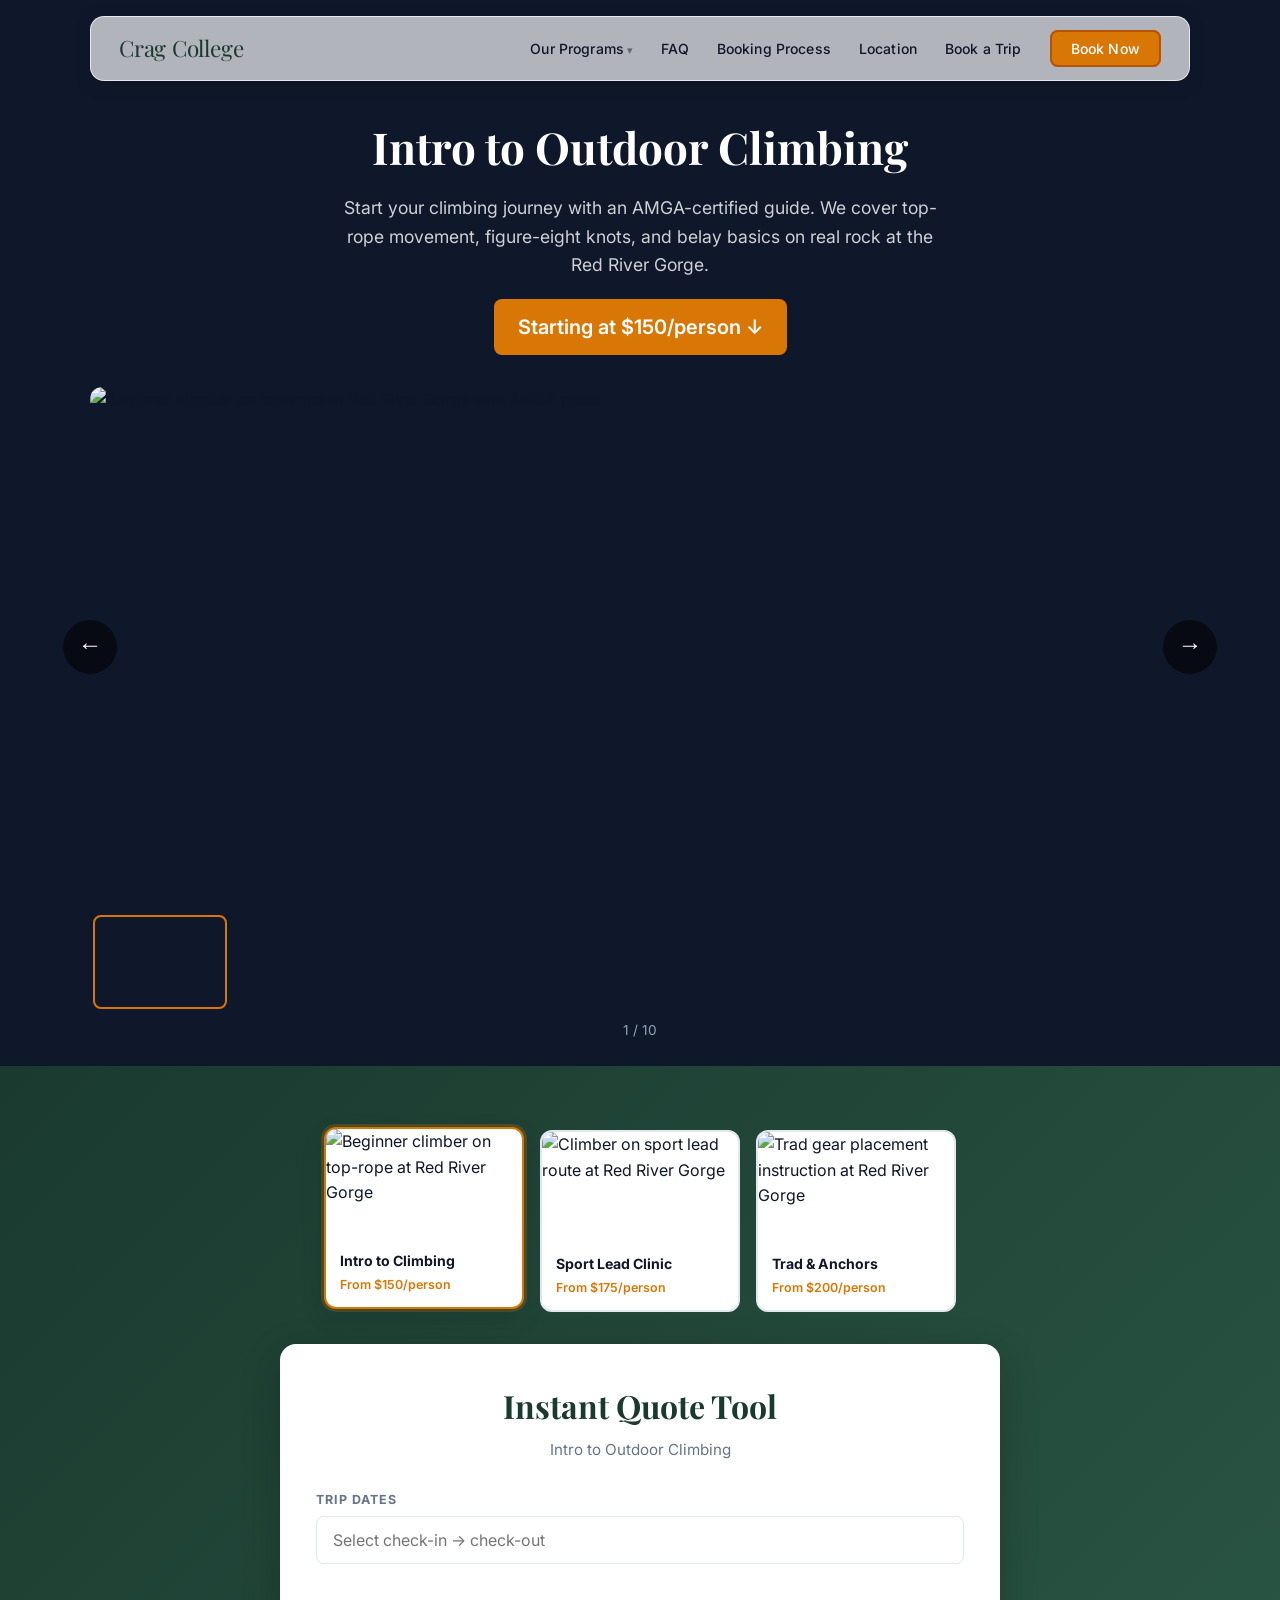
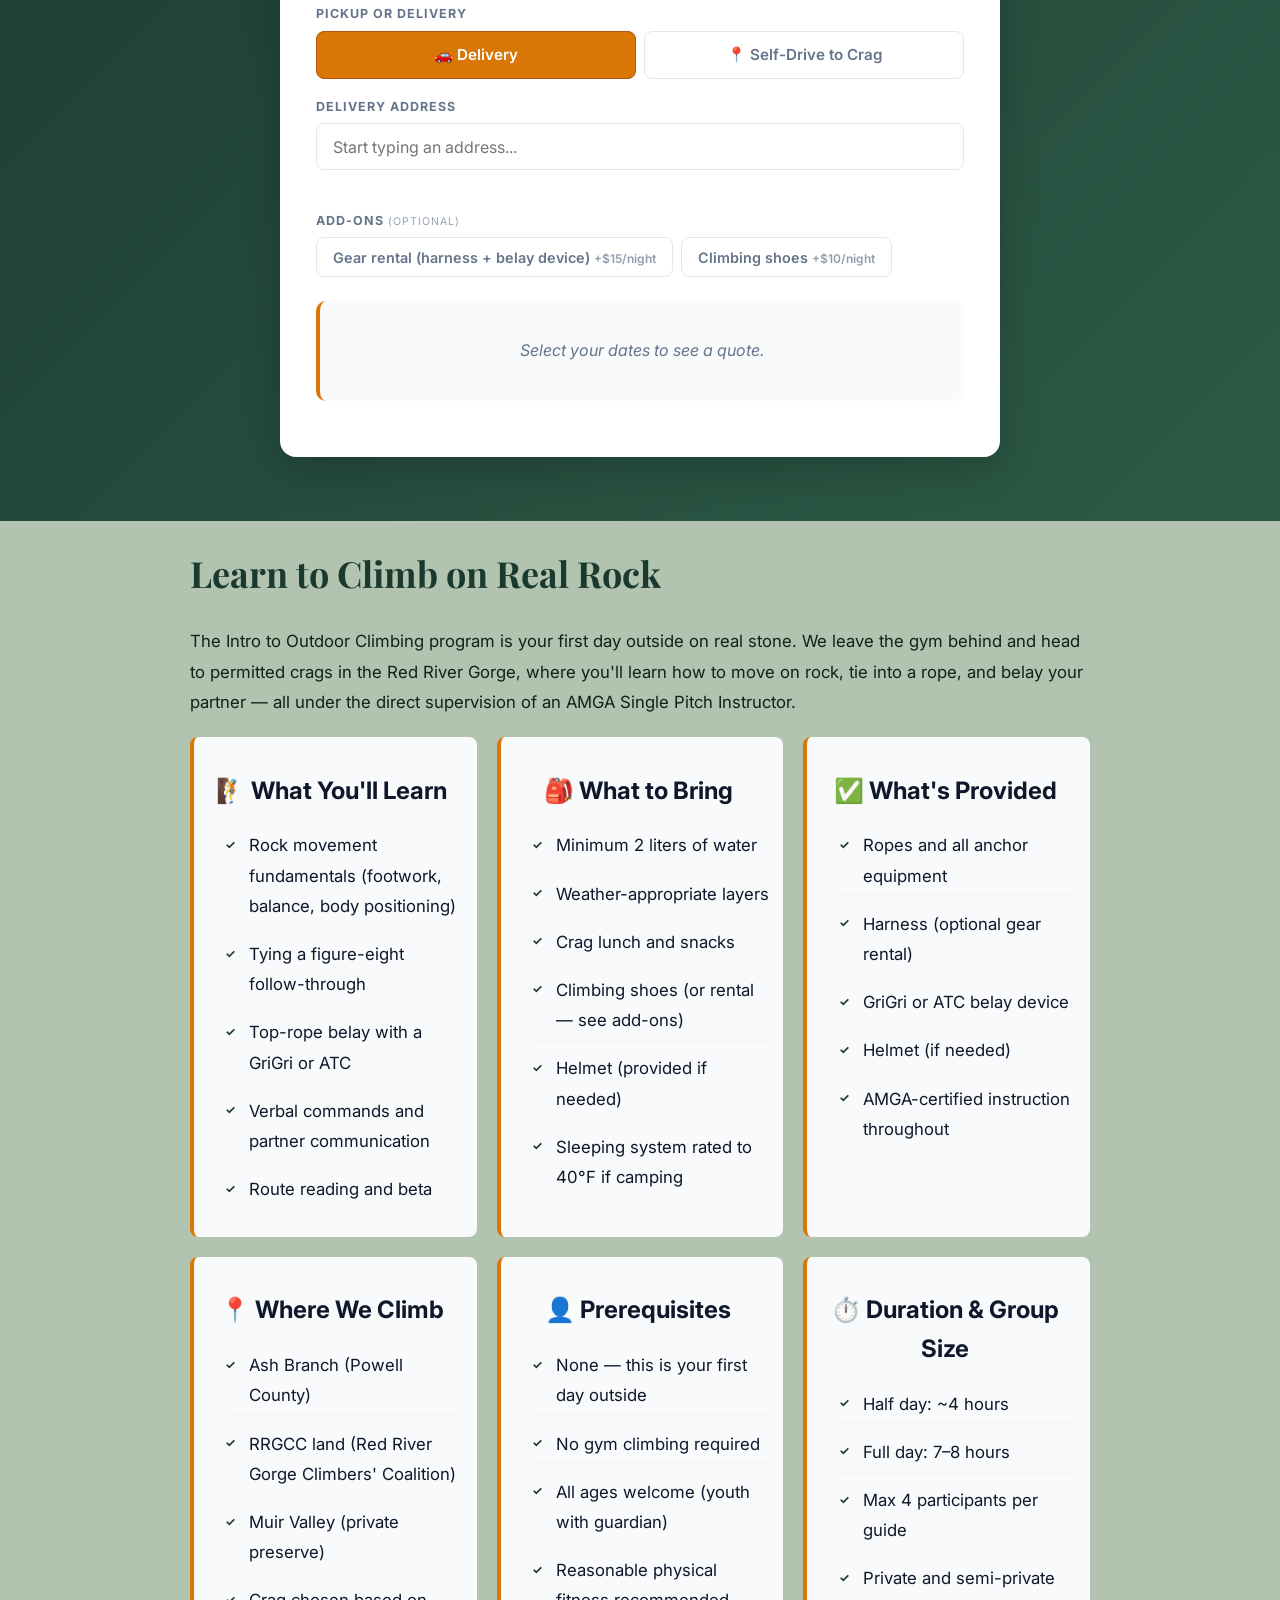
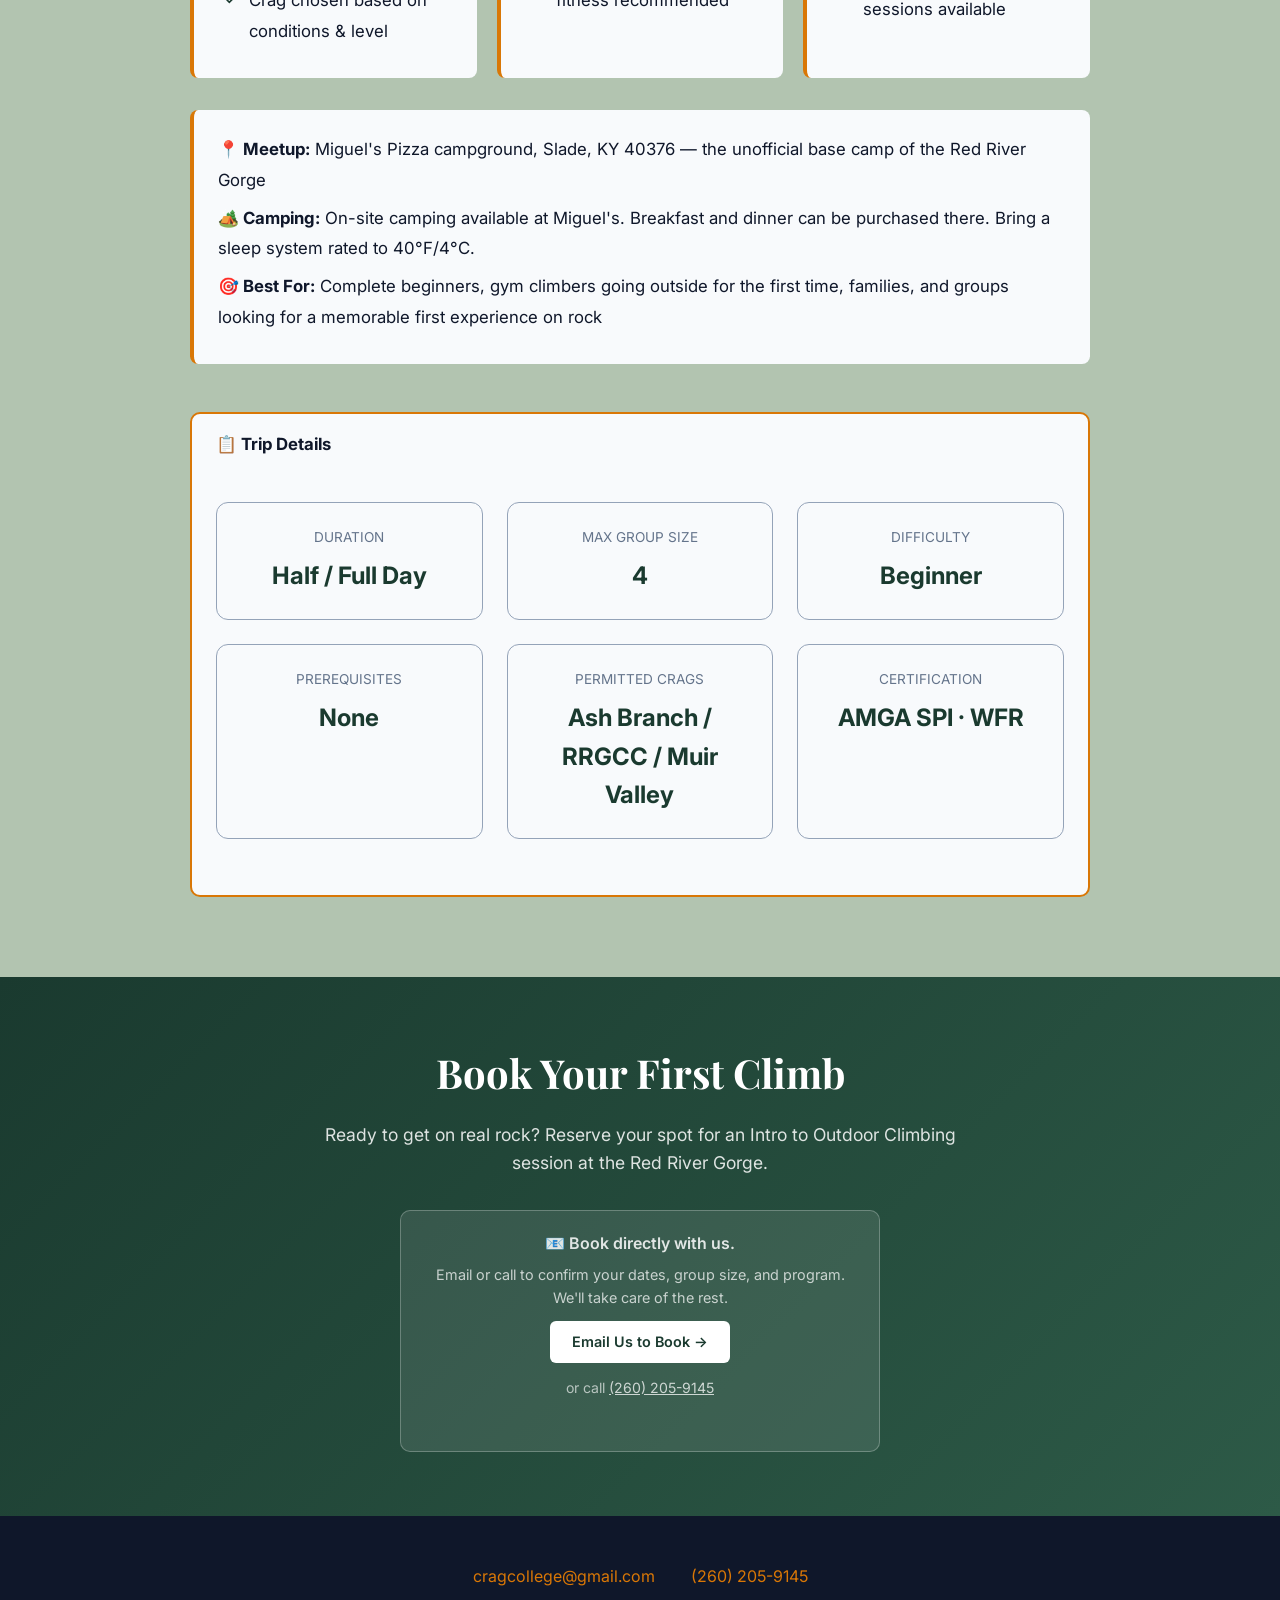
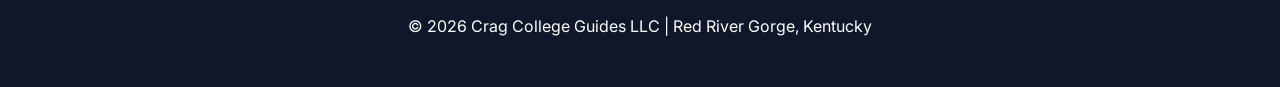
==== intro-to-climbing.html @ 25af51c8 "mid-way prompt update" ====
<!DOCTYPE html>
<html lang="en">
<head>
    <meta charset="UTF-8">
    <meta name="viewport" content="width=device-width, initial-scale=1.0">
    <title>Intro to Outdoor Climbing | Crag College Guided Rock Climbing</title>
    <link rel="icon" type="image/svg+xml" href="favicon.svg">
    <link rel="preconnect" href="https://fonts.googleapis.com">
    <link href="https://fonts.googleapis.com/css2?family=Inter:wght@400;500;600;700&family=Playfair+Display:wght@600&display=swap" rel="stylesheet">
    <link rel="stylesheet" href="css/shared.css">
    <link rel="stylesheet" href="https://cdn.jsdelivr.net/npm/flatpickr/dist/flatpickr.min.css">
    <style>
        .badge { background: #16a34a; }
        .description-section { padding-top: 1.5rem; }
    </style>
</head>
<body>

    <div class="lightbox" id="lightbox" onclick="closeLightboxOutside(event)">
        <button class="lightbox-close" onclick="closeLightbox()">×</button>
        <button class="lightbox-btn" onclick="lightboxPrev(event)">&#8592;</button>
        <div class="lightbox-inner">
            <img id="lightboxImg" src="" alt="Guided climbing photo at Red River Gorge">
        </div>
        <button class="lightbox-btn" onclick="lightboxNext(event)">&#8594;</button>
        <div class="lightbox-counter" id="lightboxCounter"></div>
    </div>

    <nav data-quote="#quote"></nav>
    <script src="js/nav.js"></script>

    <!-- ── PHOTO CAROUSEL ── -->
    <section class="carousel-section" style="padding-top: 7rem;">
        <div style="text-align: center; margin-bottom: 2rem;">
            <h1 style="font-family: 'Playfair Display', serif; font-size: 2.75rem; color: white; margin-bottom: 0.75rem;">Intro to Outdoor Climbing</h1>
            <p style="color: rgba(255,255,255,0.8); font-size: 1.1rem; max-width: 600px; margin: 0 auto 1.25rem;">Start your climbing journey with an AMGA-certified guide. We cover top-rope movement, figure-eight knots, and belay basics on real rock at the Red River Gorge.</p>
            <a href="#quote" class="price-tag" style="text-decoration: none; color: white; display: inline-block; transition: opacity 0.2s;">Starting at $150/person ↓</a>
        </div>
        <div class="carousel-wrapper">
            <button class="carousel-btn prev" onclick="carouselMove(-1)">&#8592;</button>
            <div class="carousel-track-container">
                <div class="carousel-track" id="carouselTrack">
                    <div class="carousel-slide" onclick="openLightbox(0)"><img src="photos/11-22-25%20david%20climbing%20day/DSC_0208.jpg" alt="Beginner climber on top-rope at Red River Gorge with AMGA guide"></div>
                    <div class="carousel-slide" onclick="openLightbox(1)"><img src="photos/11-22-25%20david%20climbing%20day/DSC_0210.jpg" alt="Rock climber learning movement technique at the Red"></div>
                    <div class="carousel-slide" onclick="openLightbox(2)"><img src="photos/11-22-25%20david%20climbing%20day/DSC_0212.jpg" alt="Guided top-rope climbing session at Red River Gorge Kentucky"></div>
                    <div class="carousel-slide" onclick="openLightbox(3)"><img src="photos/11-22-25%20david%20climbing%20day/DSC_0214.jpg" alt="Crag College guide instructing beginner climber on route"></div>
                    <div class="carousel-slide" onclick="openLightbox(4)"><img src="photos/11-22-25%20david%20climbing%20day/DSC_0216.jpg" alt="Climber belaying on top-rope at permitted crag Red River Gorge"></div>
                    <div class="carousel-slide" onclick="openLightbox(5)"><img src="photos/11-22-25%20david%20climbing%20day/DSC_0218.jpg" alt="Beginner practicing figure-eight knot on climbing harness"></div>
                    <div class="carousel-slide" onclick="openLightbox(6)"><img src="photos/11-22-25%20david%20climbing%20day/DSC_0220.jpg" alt="Climber sending first outdoor route at Red River Gorge"></div>
                    <div class="carousel-slide" onclick="openLightbox(7)"><img src="photos/11-22-25%20david%20climbing%20day/DSC_0222.jpg" alt="Single-pitch guided climbing on sandstone at Red River Gorge"></div>
                    <div class="carousel-slide" onclick="openLightbox(8)"><img src="photos/11-22-25%20david%20climbing%20day/DSC_0224.jpg" alt="Climber working on footwork technique at the crag"></div>
                    <div class="carousel-slide" onclick="openLightbox(9)"><img src="photos/11-22-25%20david%20climbing%20day/DSC_0226.jpg" alt="Guided rock climbing at Ash Branch Red River Gorge"></div>
                </div>
            </div>
            <button class="carousel-btn next" onclick="carouselMove(1)">&#8594;</button>
            <div class="carousel-thumbs" id="carouselThumbs">
                <img class="carousel-thumb active" src="photos/11-22-25%20david%20climbing%20day/DSC_0208.jpg" onclick="carouselGoTo(0)" alt="">
                <img class="carousel-thumb"        src="photos/11-22-25%20david%20climbing%20day/DSC_0210.jpg" onclick="carouselGoTo(1)" alt="">
                <img class="carousel-thumb"        src="photos/11-22-25%20david%20climbing%20day/DSC_0212.jpg" onclick="carouselGoTo(2)" alt="">
                <img class="carousel-thumb"        src="photos/11-22-25%20david%20climbing%20day/DSC_0214.jpg" onclick="carouselGoTo(3)" alt="">
                <img class="carousel-thumb"        src="photos/11-22-25%20david%20climbing%20day/DSC_0216.jpg" onclick="carouselGoTo(4)" alt="">
                <img class="carousel-thumb"        src="photos/11-22-25%20david%20climbing%20day/DSC_0218.jpg" onclick="carouselGoTo(5)" alt="">
                <img class="carousel-thumb"        src="photos/11-22-25%20david%20climbing%20day/DSC_0220.jpg" onclick="carouselGoTo(6)" alt="">
                <img class="carousel-thumb"        src="photos/11-22-25%20david%20climbing%20day/DSC_0222.jpg" onclick="carouselGoTo(7)" alt="">
                <img class="carousel-thumb"        src="photos/11-22-25%20david%20climbing%20day/DSC_0224.jpg" onclick="carouselGoTo(8)" alt="">
                <img class="carousel-thumb"        src="photos/11-22-25%20david%20climbing%20day/DSC_0226.jpg" onclick="carouselGoTo(9)" alt="">
            </div>
            <div class="carousel-counter" id="carouselCounter">1 / 10</div>
        </div>
    </section>

    <!-- ── QUOTE WIDGET ── -->
    <section id="quote" class="quote-widget-section">
        <div class="iq-picker">
            <div class="iq-card" data-camper="intro" data-name="Intro to Outdoor Climbing">
                <img src="photos/11-22-25%20david%20climbing%20day/DSC_0208.jpg" alt="Beginner climber on top-rope at Red River Gorge">
                <div class="iq-card-info">
                    <div class="iq-card-name">Intro to Climbing</div>
                    <div class="iq-card-price">From $150/person</div>
                </div>
            </div>
            <div class="iq-card" data-camper="sport-lead" data-name="Sport Lead Climbing Clinic">
                <img src="photos/April%2C%20Zee%20%7C%2003%2021%2022%2026/IMG_0893.JPG" alt="Climber on sport lead route at Red River Gorge">
                <div class="iq-card-info">
                    <div class="iq-card-name">Sport Lead Clinic</div>
                    <div class="iq-card-price">From $175/person</div>
                </div>
            </div>
            <div class="iq-card" data-camper="trad-anchor" data-name="Trad &amp; Anchor Building">
                <img src="photos/RRG%204-10-4-12/DSC_2409.jpg" alt="Trad gear placement instruction at Red River Gorge">
                <div class="iq-card-info">
                    <div class="iq-card-name">Trad &amp; Anchors</div>
                    <div class="iq-card-price">From $200/person</div>
                </div>
            </div>
        </div>
        <div id="iq-widget-wrap" style="max-width:780px;margin:0 auto;">
            <div id="iq-widget"></div>
        </div>
    </section>

    <section class="description-section">
        <div class="container">
            <div class="description-content">
                <h2>Learn to Climb on Real Rock</h2>
                <p>The Intro to Outdoor Climbing program is your first day outside on real stone. We leave the gym behind and head to permitted crags in the Red River Gorge, where you'll learn how to move on rock, tie into a rope, and belay your partner — all under the direct supervision of an AMGA Single Pitch Instructor.</p>

                <div class="feature-cards">
                    <div class="feature-card">
                        <h3>🧗 What You'll Learn</h3>
                        <ul>
                            <li>Rock movement fundamentals (footwork, balance, body positioning)</li>
                            <li>Tying a figure-eight follow-through</li>
                            <li>Top-rope belay with a GriGri or ATC</li>
                            <li>Verbal commands and partner communication</li>
                            <li>Route reading and beta</li>
                        </ul>
                    </div>
                    <div class="feature-card">
                        <h3>🎒 What to Bring</h3>
                        <ul>
                            <li>Minimum 2 liters of water</li>
                            <li>Weather-appropriate layers</li>
                            <li>Crag lunch and snacks</li>
                            <li>Climbing shoes (or rental — see add-ons)</li>
                            <li>Helmet (provided if needed)</li>
                            <li>Sleeping system rated to 40°F if camping</li>
                        </ul>
                    </div>
                    <div class="feature-card">
                        <h3>✅ What's Provided</h3>
                        <ul>
                            <li>Ropes and all anchor equipment</li>
                            <li>Harness (optional gear rental)</li>
                            <li>GriGri or ATC belay device</li>
                            <li>Helmet (if needed)</li>
                            <li>AMGA-certified instruction throughout</li>
                        </ul>
                    </div>
                    <div class="feature-card">
                        <h3>📍 Where We Climb</h3>
                        <ul>
                            <li>Ash Branch (Powell County)</li>
                            <li>RRGCC land (Red River Gorge Climbers' Coalition)</li>
                            <li>Muir Valley (private preserve)</li>
                            <li>Crag chosen based on conditions &amp; level</li>
                        </ul>
                    </div>
                    <div class="feature-card">
                        <h3>👤 Prerequisites</h3>
                        <ul>
                            <li>None — this is your first day outside</li>
                            <li>No gym climbing required</li>
                            <li>All ages welcome (youth with guardian)</li>
                            <li>Reasonable physical fitness recommended</li>
                        </ul>
                    </div>
                    <div class="feature-card">
                        <h3>⏱️ Duration &amp; Group Size</h3>
                        <ul>
                            <li>Half day: ~4 hours</li>
                            <li>Full day: 7–8 hours</li>
                            <li>Max 4 participants per guide</li>
                            <li>Private and semi-private sessions available</li>
                        </ul>
                    </div>
                </div>

                <div class="highlight-box">
                    <p><strong>📍 Meetup:</strong> Miguel's Pizza campground, Slade, KY 40376 — the unofficial base camp of the Red River Gorge</p>
                    <p><strong>🏕️ Camping:</strong> On-site camping available at Miguel's. Breakfast and dinner can be purchased there. Bring a sleep system rated to 40°F/4°C.</p>
                    <p><strong>🎯 Best For:</strong> Complete beginners, gym climbers going outside for the first time, families, and groups looking for a memorable first experience on rock</p>
                </div>

                <div class="tech-details-wrapper">
                    <h3 style="font-family:'Inter',sans-serif; font-size:1.05rem; font-weight:700; color:var(--dark); padding:1.1rem 1.5rem 0.75rem; margin:0;">📋 Trip Details</h3>
                    <div class="specs-grid" style="padding: 0 1.5rem 1.5rem;">
                        <div class="spec-card"><div class="label">Duration</div><div class="value">Half / Full Day</div></div>
                        <div class="spec-card"><div class="label">Max Group Size</div><div class="value">4</div></div>
                        <div class="spec-card"><div class="label">Difficulty</div><div class="value">Beginner</div></div>
                        <div class="spec-card"><div class="label">Prerequisites</div><div class="value">None</div></div>
                        <div class="spec-card"><div class="label">Permitted Crags</div><div class="value">Ash Branch / RRGCC / Muir Valley</div></div>
                        <div class="spec-card"><div class="label">Certification</div><div class="value">AMGA SPI · WFR</div></div>
                    </div>
                </div>
            </div>
        </div>
    </section>

    <section id="booking" class="booking-section">
        <div class="container">
            <div class="booking-cta">
                <h2>Book Your First Climb</h2>
                <p>Ready to get on real rock? Reserve your spot for an Intro to Outdoor Climbing session at the Red River Gorge.</p>
                <div style="margin-top: 2rem; background: rgba(255,255,255,0.1); border: 1px solid rgba(255,255,255,0.25); border-radius: 10px; padding: 1.25rem 1.75rem; max-width: 480px; margin-left: auto; margin-right: auto;">
                    <p style="font-size: 1rem; font-weight: 600; margin-bottom: 0.4rem;">📧 Book directly with us.</p>
                    <p style="font-size: 0.9rem; opacity: 0.85; margin-bottom: 0.75rem;">Email or call to confirm your dates, group size, and program. We'll take care of the rest.</p>
                    <a href="mailto:cragcollege@gmail.com" style="display: inline-block; background: white; color: var(--primary); font-weight: 600; font-size: 0.9rem; padding: 0.6rem 1.4rem; border-radius: 6px; text-decoration: none; transition: opacity 0.2s;">Email Us to Book →</a>
                    <p style="margin-top: 0.85rem; font-size: 0.88rem; opacity: 0.75;">or call <a href="tel:+12602059145" style="color: white; text-decoration: underline;">(260) 205-9145</a></p>
                </div>
            </div>
        </div>
    </section>

    <footer>
        <div class="contact-info">
            <a href="mailto:cragcollege@gmail.com">cragcollege@gmail.com</a>
            <a href="tel:+12602059145">(260) 205-9145</a>
        </div>
        <p>© 2026 Crag College Guides LLC | Red River Gorge, Kentucky</p>
    </footer>

    <script src="js/carousel.js"></script>
    <script src="https://cdn.jsdelivr.net/npm/flatpickr"></script>
    <script src="https://cdn.jsdelivr.net/npm/@emailjs/browser@4/dist/email.min.js"></script>
    <script src="https://maps.googleapis.com/maps/api/js?key=AIzaSyBBfbiTv37Tqd0AqFt4WPsSrSq5dbpa7IY&libraries=places&loading=async" async defer></script>
    <script src="js/quote-widget.js"></script>
    <script>
        const IQ_CONFIGS = {
            'intro': {
                camper:   { name: 'Intro to Outdoor Climbing', weeknightRate: 150, weekendRate: 175, towInsurancePerDay: 0 },
                delivery: { ratePerMile: 0, minimum: 0, origin: 'Slade, KY 40376' },
                addons: [
                    { id: 'gear-rental', label: 'Gear rental (harness + belay device)', price: 15, per: 'night' },
                    { id: 'shoes',       label: 'Climbing shoes',                       price: 10, per: 'night' },
                ],
                emailjs: { publicKey: 'z8OLy4eEgxpeaK5Jp', serviceId: 'service_jsho87g', templateId: 'template_rl4wku4' }
            },
            'sport-lead': {
                camper:   { name: 'Sport Lead Climbing Clinic', weeknightRate: 175, weekendRate: 200, towInsurancePerDay: 0 },
                delivery: { ratePerMile: 0, minimum: 0, origin: 'Slade, KY 40376' },
                addons: [
                    { id: 'gear-rental', label: 'Gear rental (harness + belay device)', price: 15, per: 'night' },
                    { id: 'shoes',       label: 'Climbing shoes',                       price: 10, per: 'night' },
                ],
                emailjs: { publicKey: 'z8OLy4eEgxpeaK5Jp', serviceId: 'service_jsho87g', templateId: 'template_rl4wku4' }
            },
            'trad-anchor': {
                camper:   { name: 'Trad & Anchor Building', weeknightRate: 200, weekendRate: 225, towInsurancePerDay: 0 },
                delivery: { ratePerMile: 0, minimum: 0, origin: 'Slade, KY 40376' },
                addons: [
                    { id: 'gear-rental', label: 'Gear rental (harness + belay device)', price: 15, per: 'night' },
                    { id: 'shoes',       label: 'Climbing shoes',                       price: 10, per: 'night' },
                ],
                emailjs: { publicKey: 'z8OLy4eEgxpeaK5Jp', serviceId: 'service_jsho87g', templateId: 'template_rl4wku4' }
            },
        };

        let iqWidget = null;

        function selectCamper(card, scroll) {
            const key = card.dataset.camper;
            document.querySelectorAll('.iq-card').forEach(c => c.classList.remove('selected'));
            card.classList.add('selected');
            const wrap = document.getElementById('iq-widget-wrap');
            const widgetEl = document.getElementById('iq-widget');
            widgetEl.innerHTML = '';
            wrap.hidden = false;
            if (scroll) wrap.scrollIntoView({ behavior: 'smooth', block: 'nearest' });
            iqWidget = new QuoteWidget({ container: '#iq-widget', ...IQ_CONFIGS[key] });
        }

        document.querySelectorAll('.iq-card').forEach(card => {
            card.addEventListener('click', () => selectCamper(card, true));
        });

        selectCamper(document.querySelector('.iq-card[data-camper="intro"]'), false);
    </script>
</body>
</html>
---- css/shared.css ----
/* ── RESET & VARIABLES ── */
* { margin: 0; padding: 0; box-sizing: border-box; }
[hidden] { display: none !important; }
:root {
    --primary: #1a3a2f;
    --accent:  #d97706;
    --light:   #f8fafc;
    --dark:    #0f172a;
    --gray:    #64748b;
}
body { font-family: 'Inter', sans-serif; color: var(--dark); line-height: 1.6; }

/* ── NAVIGATION ── */
nav {
    position: fixed;
    top: 1rem;
    left: 50%;
    transform: translateX(-50%);
    width: calc(100% - 3rem);
    max-width: 1100px;
    background: rgba(255, 255, 255, 0.68);
    backdrop-filter: blur(14px);
    -webkit-backdrop-filter: blur(14px);
    padding: 0.85rem 1.75rem;
    display: flex;
    justify-content: space-between;
    align-items: center;
    border-radius: 14px;
    border: 1px solid rgba(255, 255, 255, 0.7);
    box-shadow: 0 4px 20px rgba(0,0,0,0.10), 0 1px 4px rgba(0,0,0,0.06);
    z-index: 100;
}
.logo { font-family: 'Playfair Display', serif; font-size: 1.4rem; color: var(--primary); text-decoration: none; letter-spacing: -0.01em; }
.nav-hamburger { display: none; flex-direction: column; gap: 5px; background: none; border: none; cursor: pointer; padding: 4px; }
.nav-hamburger span { display: block; width: 22px; height: 2px; background: var(--dark); border-radius: 2px; transition: transform 0.2s, opacity 0.2s; }
nav.nav-open .nav-hamburger span:nth-child(1) { transform: translateY(7px) rotate(45deg); }
nav.nav-open .nav-hamburger span:nth-child(2) { opacity: 0; }
nav.nav-open .nav-hamburger span:nth-child(3) { transform: translateY(-7px) rotate(-45deg); }
.nav-links { display: flex; gap: 1.75rem; list-style: none; align-items: center; }
.nav-links a { text-decoration: none; color: var(--dark); font-weight: 500; font-size: 0.875rem; letter-spacing: 0.01em; transition: color 0.15s; }
.nav-links a:hover { color: var(--accent); }
.nav-cta { background: var(--accent); color: white !important; padding: 0.5rem 1.2rem; border-radius: 8px; font-weight: 600; transition: background 0.2s !important; border: 2px solid #b45309; }
.nav-cta:hover { background: #b45309 !important; color: white !important; }

/* Dropdown */
.nav-dropdown { position: relative; }
.nav-dropdown > a::after { content: " ▾"; font-size: 0.7rem; opacity: 0.5; }
.nav-dropdown::after { content: ""; position: absolute; top: 100%; left: 0; width: 100%; height: 12px; }
.dropdown-menu {
    display: none; position: absolute; top: calc(100% + 12px); left: 50%;
    transform: translateX(-50%);
    background: rgba(255,255,255,0.96);
    backdrop-filter: blur(12px);
    -webkit-backdrop-filter: blur(12px);
    border-radius: 10px;
    box-shadow: 0 8px 28px rgba(0,0,0,0.13);
    border: 1px solid rgba(0,0,0,0.07);
    min-width: 230px; padding: 0.4rem 0; z-index: 200;
}
.dropdown-menu::before { content: ""; position: absolute; top: -6px; left: 50%; transform: translateX(-50%); border-left: 6px solid transparent; border-right: 6px solid transparent; border-bottom: 6px solid rgba(255,255,255,0.96); }
.dropdown-menu a { display: block; padding: 0.65rem 1.25rem; color: var(--dark) !important; font-size: 0.875rem; font-weight: 500; white-space: nowrap; transition: background 0.15s, color 0.15s; }
.dropdown-menu a:hover { background: var(--light); color: var(--accent) !important; }
.nav-dropdown:hover .dropdown-menu { display: block; }

/* ── COMMON LAYOUT ── */
section { padding: 4rem 2rem; }
.container { max-width: 1200px; margin: 0 auto; }
.section-title { font-family: 'Playfair Display', serif; font-size: 2rem; margin-bottom: 1.5rem; color: var(--primary); }
.section-subtitle { text-align: center; color: #0f2218; font-size: 1.1rem; margin-bottom: 3rem; max-width: 700px; margin-left: auto; margin-right: auto; }

/* ── COMMON ELEMENTS ── */
.price-tag { background: var(--accent); display: inline-block; padding: 0.75rem 1.5rem; border-radius: 8px; font-size: 1.25rem; font-weight: 600; }
.badge { color: white; padding: 0.5rem 1rem; border-radius: 20px; font-size: 0.85rem; font-weight: 600; display: inline-block; margin-bottom: 1rem; }

/* ── PHOTO CAROUSEL ── */
.carousel-section { background: var(--dark); padding: 3rem 2rem 1.5rem; }
.carousel-wrapper { position: relative; max-width: 1100px; margin: 0 auto; }
.carousel-track-container { overflow: hidden; border-radius: 12px; cursor: grab; user-select: none; }
.carousel-track-container.dragging { cursor: grabbing; }
.carousel-track { display: flex; transition: transform 0.4s ease; }
.carousel-slide { min-width: 100%; cursor: grab; }
.carousel-slide img { width: 100%; height: 520px; object-fit: cover; display: block; pointer-events: none; -webkit-user-drag: none; }
.carousel-thumbs {
    display: flex; gap: 0.5rem; margin-top: 0;
    overflow-x: auto; padding: 10px 5px 0.5rem 5px;
    scrollbar-width: thin; scrollbar-color: var(--accent) #333;
    cursor: grab; user-select: none;
}
.carousel-thumbs::-webkit-scrollbar { height: 4px; }
.carousel-thumbs::-webkit-scrollbar-thumb { background: var(--accent); border-radius: 2px; }
.carousel-thumb {
    min-width: 130px; height: 90px; object-fit: cover; border-radius: 6px;
    cursor: pointer; opacity: 0.5; transition: opacity 0.2s, outline 0.2s;
    outline: 2px solid transparent; -webkit-user-drag: none; user-select: none;
}
.carousel-thumb.active { opacity: 1; outline: 2px solid var(--accent); }
.carousel-btn {
    position: absolute; top: 260px; transform: translateY(-50%);
    background: rgba(0,0,0,0.55); color: white; border: none;
    width: 54px; height: 54px; border-radius: 50%; font-size: 1.5rem;
    cursor: pointer; display: flex; align-items: center; justify-content: center;
    padding-bottom: 3px; transition: background 0.2s; z-index: 5;
}
.carousel-btn:hover { background: var(--accent); }
.carousel-btn.prev { left: -27px; }
.carousel-btn.next { right: -27px; }
.carousel-counter { text-align: center; color: #94a3b8; font-size: 0.85rem; margin-top: 0.35rem; }

/* ── LIGHTBOX ── */
.lightbox {
    display: none; position: fixed; inset: 0;
    background: rgba(0,0,0,0.92); z-index: 1000;
    align-items: center; justify-content: center;
}
.lightbox.open { display: flex; }
.lightbox-inner { position: relative; max-width: 92vw; max-height: 92vh; display: flex; align-items: center; justify-content: center; }
.lightbox-inner img { max-width: 88vw; max-height: 88vh; object-fit: contain; border-radius: 8px; box-shadow: 0 0 60px rgba(0,0,0,0.6); }
.lightbox-close { position: fixed; top: 1.25rem; right: 1.5rem; background: none; border: none; color: white; font-size: 2.5rem; cursor: pointer; line-height: 1; opacity: 0.8; }
.lightbox-close:hover { opacity: 1; color: var(--accent); }
.lightbox-btn {
    background: rgba(255,255,255,0.12); border: none; color: white;
    width: 50px; height: 50px; border-radius: 50%; font-size: 1.4rem;
    cursor: pointer; display: flex; align-items: center; justify-content: center;
    margin: 0 1rem; flex-shrink: 0; transition: background 0.2s;
}
.lightbox-btn:hover { background: var(--accent); }
.lightbox-counter { position: fixed; bottom: 1.5rem; left: 50%; transform: translateX(-50%); color: rgba(255,255,255,0.7); font-size: 0.9rem; }

/* ── DESCRIPTION ── */
.description-section { background: #b2c4b0; padding-top: 1.5rem; }

/* ── FEATURE CARDS ── */
.feature-cards {
    display: grid;
    grid-template-columns: repeat(auto-fit, minmax(260px, 1fr));
    gap: 1.25rem;
    margin: 0.5rem 0 2rem;
}
.feature-card {
    background: var(--light);
    border-radius: 8px;
    padding: 0.15rem 0.9rem 0.25rem 0.45rem;
    border-left: 4px solid var(--accent);
}
.feature-card h3 {
    font-family: 'Inter', sans-serif;
    font-size: 1.2rem;
    font-weight: 700;
    color: var(--dark);
    margin: 0.2rem 0 0.5rem;
    text-align: center;
}
.feature-card ul { list-style: none; margin: 0 0 0 -15px; padding: 0; }
.feature-card li {
    font-size: 1rem;
    color: var(--dark);
    padding: 0.28rem 0 0.28rem 1.5rem;
    position: relative;
    border-bottom: 1px solid #f1f5f9;
}
.feature-card li:last-child { border-bottom: none; }
.feature-card li::before {
    content: "✓";
    position: absolute;
    left: 0;
    color: var(--primary);
    font-size: 0.75rem;
    font-weight: 700;
    top: 0.5rem;
}

/* ── TECH DETAILS WRAPPER ── */
.tech-details-wrapper {
    margin: 3rem 0 1rem;
    border: 2px solid var(--accent);
    border-radius: 10px;
    background: var(--light);
    overflow: hidden;
}
.tech-details-wrapper .spec-card { border: 1px solid #94a3b8; }
.description-content { max-width: 900px; margin: 0 auto; }
.description-content h2 { font-family: 'Playfair Display', serif; font-size: 2.25rem; color: var(--primary); margin-bottom: 1.5rem; }
.description-content h3 { font-size: 1.5rem; color: var(--dark); margin: 2rem 0 1rem; }
.description-content p { color: #0f2218; font-size: 1.05rem; line-height: 1.8; margin-bottom: 1.25rem; }
.description-content ul { margin: 1rem 0 1.5rem 1.5rem; }
.description-content li { color: var(--dark); font-size: 1.05rem; line-height: 1.8; margin-bottom: 0.5rem; }
.faq-included-list { column-count: 2; column-gap: 2rem; margin-top: 0.75rem; }
.highlight-box { background: var(--light); border-left: 4px solid var(--accent); padding: 1.5rem; margin: 2rem 0; border-radius: 8px; }
.highlight-box p { color: var(--dark); margin-bottom: 0.5rem; }

/* ── TECH DETAILS ── */
.tech-details-toggle {
    background: var(--light); border: 2px solid var(--accent); padding: 1.25rem 1.5rem;
    border-radius: 8px; cursor: pointer; display: flex; justify-content: space-between;
    align-items: center; margin: 3rem 0 1rem; transition: background 0.3s;
}
.tech-details-toggle:hover { background: #e8f0fe; }
.tech-details-toggle h3 { margin: 0; color: var(--primary); font-size: 1.3rem; }
.toggle-icon { font-size: 1.5rem; color: var(--accent); transition: transform 0.3s; }
.toggle-icon.open { transform: rotate(180deg); }
.tech-details-content { max-height: 0; overflow: hidden; transition: max-height 0.4s ease-out; }
.tech-details-content.open { max-height: 2000px; }
.specs-grid { display: grid; grid-template-columns: repeat(auto-fit, minmax(200px, 1fr)); gap: 1.5rem; margin: 2rem 0; }
.spec-card { background: var(--light); padding: 1.5rem; border-radius: 12px; text-align: center; border: 1px solid #e2e8f0; }
.spec-card .label { color: var(--gray); font-size: 0.85rem; margin-bottom: 0.5rem; text-transform: uppercase; }
.spec-card .value { font-size: 1.5rem; font-weight: 700; color: var(--primary); }
.features-grid { display: grid; grid-template-columns: repeat(auto-fit, minmax(280px, 1fr)); gap: 2rem; margin-top: 2rem; }
.feature-category h4 { font-size: 1.1rem; margin-bottom: 1rem; color: var(--dark); border-bottom: 2px solid var(--accent); padding-bottom: 0.5rem; }
.feature-category ul { list-style: none; margin: 0; }
.feature-category li { padding: 0.5rem 0; color: var(--gray); display: flex; align-items: center; gap: 0.5rem; }
.feature-category li::before { content: "✓"; color: var(--accent); font-weight: bold; }

/* ── BOOKING ── */
.booking-section { background: linear-gradient(135deg, var(--primary) 0%, #2d5a47 100%); color: white; }
.booking-cta { text-align: center; max-width: 650px; margin: 0 auto; }
.booking-cta h2 { font-family: 'Playfair Display', serif; font-size: 2.5rem; margin-bottom: 1rem; color: white; }
.booking-cta p { color: rgba(255,255,255,0.85); font-size: 1.1rem; margin-bottom: 2rem; }
.book-btn { display: inline-block; background: var(--accent); color: white; padding: 1.25rem 3rem; border-radius: 8px; text-decoration: none; font-weight: 600; font-size: 1.2rem; margin-bottom: 1rem; transition: background 0.2s; }
.book-btn:hover { background: #b45309; }

/* ── CARD PRICE TAG ── */
.card-price-tag {
    background: var(--accent);
    color: white;
    font-size: 0.72rem;
    font-weight: 600;
    padding: 0.15rem 0.55rem;
    border-radius: 20px;
    vertical-align: middle;
    margin-left: 0.4rem;
    white-space: nowrap;
    border: 1px solid #b45309;
}

/* ── PLATFORM LINKS ── */
.platform-links-wrapper { margin-top: 2rem; text-align: center; }
.platform-links-label {
    display: block;
    font-size: 0.8rem;
    font-weight: 700;
    letter-spacing: 0.12em;
    text-transform: uppercase;
    opacity: 0.6;
    margin-bottom: 1rem;
    color: white;
}
.platform-links { display: flex; justify-content: center; gap: 1rem; flex-wrap: wrap; }
.platform-btn {
    display: inline-block;
    background: var(--accent);
    color: white;
    padding: 0.65rem 1.4rem;
    border-radius: 8px;
    border: 2px solid #b45309;
    text-decoration: none;
    font-weight: 600;
    font-size: 0.9rem;
    transition: background 0.2s;
}
.platform-btn:hover { background: #b45309; color: white; }

/* ── CAMPER PICKER ── */
.iq-picker {
    display: flex;
    gap: 1rem;
    justify-content: center;
    flex-wrap: wrap;
    margin-bottom: 2rem;
}
.iq-card {
    background: white;
    border: 2px solid #e2e8f0;
    border-radius: 12px;
    overflow: hidden;
    cursor: pointer;
    width: 200px;
    transition: border-color 0.2s, box-shadow 0.2s, transform 0.2s;
    text-align: left;
}
.iq-card:hover {
    border-color: var(--accent);
    transform: translateY(-3px);
    box-shadow: 0 8px 24px rgba(0,0,0,0.12);
}
.iq-card.selected {
    border-color: var(--accent);
    transform: translateY(-3px);
    box-shadow: 0 8px 24px rgba(0,0,0,0.12), 0 0 0 3px rgba(217,119,6,0.25);
}
.iq-card img {
    width: 100%;
    height: 110px;
    object-fit: cover;
    display: block;
}
.iq-card-info { padding: 0.65rem 0.85rem 0.75rem; }
.iq-card-name { font-size: 0.88rem; font-weight: 700; color: var(--dark); margin-bottom: 0.2rem; }
.iq-card-price { font-size: 0.78rem; color: var(--accent); font-weight: 600; }
.iq-submit-note { text-align: center; color: var(--gray); font-size: 0.9rem; margin-top: 1.5rem; max-width: 520px; margin-left: auto; margin-right: auto; }

/* ── QUOTE WIDGET ── */
.quote-widget-section { background: linear-gradient(135deg, var(--primary) 0%, #2d5a47 100%); padding: 4rem 2rem; }
.qw { max-width: 720px; margin: 0 auto; background: white; border-radius: 16px; padding: 2.25rem 2.25rem 2rem; box-shadow: 0 12px 40px rgba(0,0,0,0.2); color-scheme: light; color: var(--dark); }
.qw-header { text-align: center; margin-bottom: 1.75rem; }
.qw-header h2 { font-family: 'Playfair Display', serif; font-size: 2rem; color: var(--primary); margin-bottom: 0.4rem; }
.qw-header p { color: var(--gray); font-size: 0.95rem; }
.qw-form { display: flex; flex-direction: column; gap: 1.1rem; margin-bottom: 1.5rem; }
.qw-field { display: flex; flex-direction: column; }
.qw-label { font-size: 0.78rem; font-weight: 700; letter-spacing: 0.08em; text-transform: uppercase; color: var(--gray); margin-bottom: 0.4rem; }
.qw-input { font-family: 'Inter', sans-serif; font-size: 1rem; padding: 0.8rem 1rem; border: 1.5px solid #e2e8f0; border-radius: 8px; background: white; color: var(--dark); transition: border-color 0.2s, box-shadow 0.2s; }
.qw-input:focus { outline: none; border-color: var(--accent); box-shadow: 0 0 0 3px rgba(217, 119, 6, 0.12); }
.qw-input.qw-dates { cursor: pointer; }
.qw-helper { font-size: 0.85rem; color: var(--gray); margin-top: 0.4rem; min-height: 1.2em; }
.qw-toggle { display: grid; grid-template-columns: 1fr 1fr; gap: 0.5rem; }
.qw-toggle-btn { font-family: 'Inter', sans-serif; font-size: 0.95rem; font-weight: 600; padding: 0.85rem 1rem; background: white; border: 1.5px solid #e2e8f0; border-radius: 8px; cursor: pointer; color: var(--gray); transition: all 0.2s; }
.qw-toggle-btn:hover { border-color: var(--accent); color: var(--dark); }
.qw-toggle-btn.active { background: var(--accent); border-color: #b45309; color: white; }
.qw-map { margin-top: 0.75rem; height: 180px; border-radius: 8px; overflow: hidden; border: 1.5px solid #e2e8f0; }
.qw-addons { display: flex; flex-wrap: wrap; gap: 0.5rem; }
.qw-addon-btn { font-family: 'Inter', sans-serif; font-size: 0.9rem; font-weight: 600; padding: 0.65rem 1rem; background: white; border: 1.5px solid #e2e8f0; border-radius: 8px; cursor: pointer; color: var(--gray); transition: all 0.2s; }
.qw-addon-btn:hover { border-color: var(--accent); color: var(--dark); }
.qw-addon-btn.active { background: var(--accent); border-color: #b45309; color: white; }
.qw-quote { background: var(--light); border-radius: 10px; padding: 1.25rem 1.4rem; margin-bottom: 1.5rem; border-left: 4px solid var(--accent); min-height: 100px; display: flex; align-items: center; }
.qw-line-items { display: flex; flex-direction: column; gap: 0.55rem; width: 100%; }
.qw-line-items:empty { display: none; }
.qw-prompt { color: var(--gray); font-style: italic; text-align: center; width: 100%; padding: 0.5rem 0; margin: 0; }
.qw-line { display: flex; justify-content: space-between; align-items: baseline; gap: 1rem; font-size: 0.98rem; color: var(--dark); }
.qw-line small { color: var(--gray); font-size: 0.82rem; }
.qw-free { color: #16a34a; font-weight: 600; }
.qw-discount { color: #16a34a; font-weight: 600; }
.qw-line.qw-subtotal { padding-top: 0.7rem; margin-top: 0.4rem; border-top: 1.5px dashed #cbd5e1; font-weight: 600; color: var(--dark); }
.qw-line.qw-total { padding-top: 0.7rem; margin-top: 0.4rem; border-top: 1.5px dashed #cbd5e1; font-size: 1.25rem; font-weight: 700; color: var(--primary); }
.qw-customer { border-top: 1px solid #e2e8f0; padding-top: 1.5rem; }
.qw-customer h3 { font-family: 'Inter', sans-serif; font-size: 1.1rem; font-weight: 700; color: var(--dark); margin-bottom: 0.3rem; }
.qw-customer-sub { font-size: 0.88rem; color: var(--gray); margin-bottom: 0.9rem; }
.qw-customer-fields { display: grid; grid-template-columns: 1fr; gap: 0.6rem; margin-bottom: 0.9rem; }
@media (min-width: 540px) {
    .qw-customer-fields { grid-template-columns: 1fr 1fr; }
    .qw-customer-fields .qw-email { grid-column: 1 / -1; }
}
.qw-pref-field { margin-bottom: 0.9rem; }
.qw-code-bar { border-top: 1px solid #e2e8f0; padding-top: 1.25rem; margin-bottom: 1.25rem; }
.qw-code-row { display: flex; gap: 0.5rem; }
.qw-code-row .qw-input { flex: 1; }
.qw-code-btn { font-family: 'Inter', sans-serif; font-size: 0.9rem; font-weight: 600; padding: 0.65rem 1rem; background: var(--primary); color: white; border: none; border-radius: 8px; cursor: pointer; white-space: nowrap; transition: background 0.2s; }
.qw-code-btn:hover { background: #2d5a47; }
.qw-code-status { font-size: 0.82rem; margin: 0.4rem 0 0; min-height: 1.1em; }
.qw-code-status.success { color: #16a34a; }
.qw-code-status.error { color: #dc2626; }
.qw-send-btn { width: 100%; font-family: 'Inter', sans-serif; font-size: 1rem; font-weight: 600; padding: 0.9rem 1.5rem; background: var(--accent); color: white; border: 2px solid #b45309; border-radius: 8px; cursor: pointer; transition: background 0.2s; }
.qw-send-btn:hover { background: #b45309; }
.qw-status { margin-top: 0.75rem; font-size: 0.9rem; min-height: 1.2em; text-align: center; color: var(--gray); }
.qw-status.qw-success { color: #16a34a; font-weight: 600; }
.qw-status.qw-error { color: #dc2626; }
@media (max-width: 540px) {
    .qw { padding: 1.5rem 1.25rem; }
    .qw-header h2 { font-size: 1.6rem; }
    .qw-toggle { grid-template-columns: 1fr; }
}
/* Google Places dropdown — sit above flatpickr / nav, force light mode */
.pac-container { z-index: 10000; font-family: 'Inter', sans-serif; border-radius: 8px; box-shadow: 0 8px 24px rgba(0,0,0,0.15); color-scheme: light; background: white; color: #0f172a; }
/* Flatpickr calendar — force light mode */
.flatpickr-calendar { color-scheme: light; }

/* ── FOOTER ── */
footer { background: var(--dark); color: white; padding: 3rem 2rem; text-align: center; }
footer a { color: var(--accent); text-decoration: none; }
.contact-info { margin-bottom: 1.5rem; }
.contact-info a { margin: 0 1rem; }

/* ── RESPONSIVE ── */
@media (max-width: 768px) {
    nav { flex-wrap: wrap; }
    .nav-hamburger { display: flex; }
    .nav-links { display: none; width: 100%; flex-direction: column; gap: 0; align-items: flex-start; border-top: 1px solid rgba(0,0,0,0.08); padding-top: 0.6rem; margin-top: 0.5rem; }
    nav.nav-open .nav-links { display: flex; }
    .nav-links li { width: 100%; }
    .nav-links a { display: block; padding: 0.6rem 0; font-size: 0.95rem; }
    .nav-cta { display: inline-block; margin-top: 0.25rem; text-align: center; }

    /* Our Programs sub-dropdown on mobile */
    .nav-dropdown:hover .dropdown-menu { display: none; }
    .nav-dropdown > a::after { content: " ▾"; }
    .nav-dropdown.open > a::after { content: " ▴"; }
    .nav-dropdown .dropdown-menu {
        display: none; position: static; top: auto; left: auto;
        transform: none; box-shadow: none; border: none; border-radius: 0;
        padding: 0; background: none; min-width: 0; backdrop-filter: none;
        -webkit-backdrop-filter: none; z-index: auto;
    }
    .nav-dropdown.open .dropdown-menu { display: block; }
    .nav-dropdown .dropdown-menu a { padding: 0.45rem 0 0.45rem 1rem; font-size: 0.85rem; color: var(--gray) !important; border-bottom: none; }
    .nav-dropdown .dropdown-menu::before { display: none; }

    .specs-grid { grid-template-columns: repeat(2, 1fr); }
    .features-grid { grid-template-columns: 1fr; }
    .carousel-slide img { height: 260px; }
    .carousel-btn.prev { left: 4px; }
    .carousel-btn.next { right: 4px; }

    /* What's included — single column on mobile */
    .faq-included-list { column-count: 1 !important; }

    /* Process disclaimers — stack on mobile */
    .process-disclaimers { flex-direction: column; gap: 0.75rem; }
    .process-disclaimers p { text-align: left; }
}
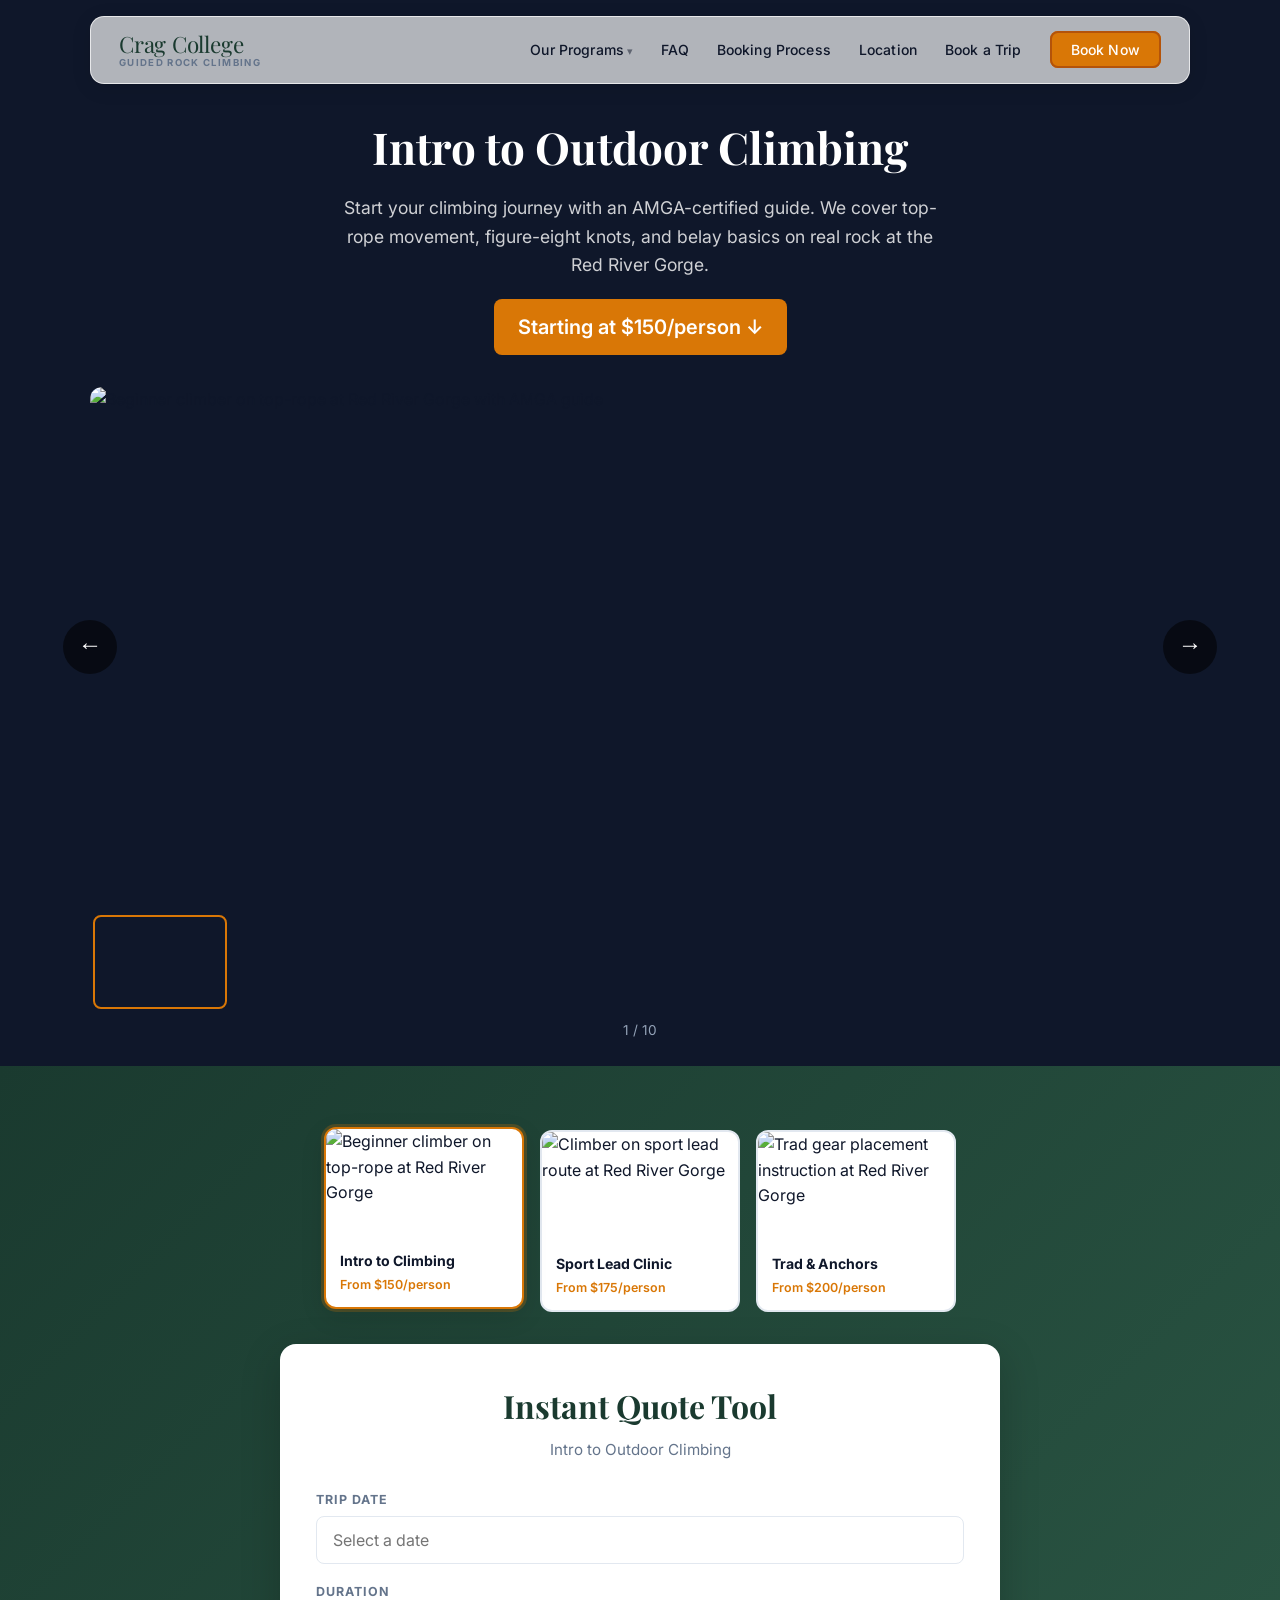
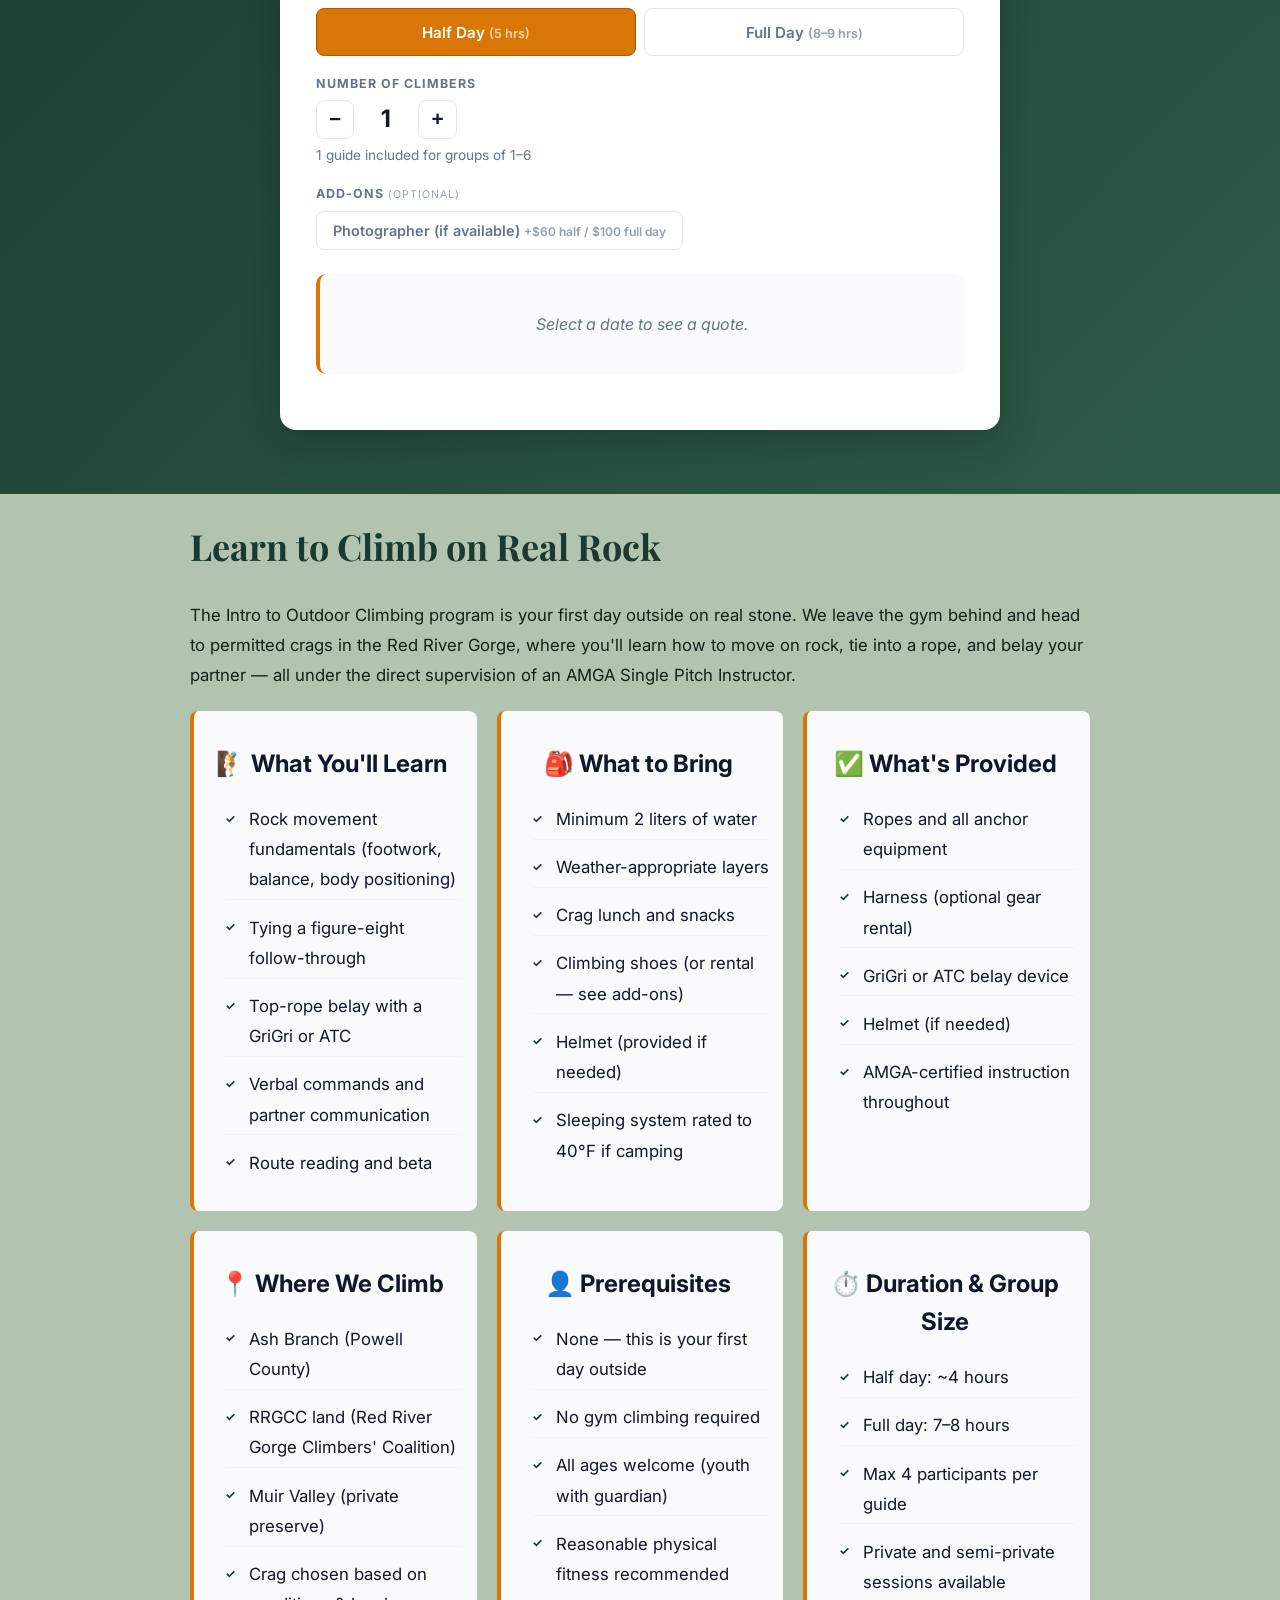
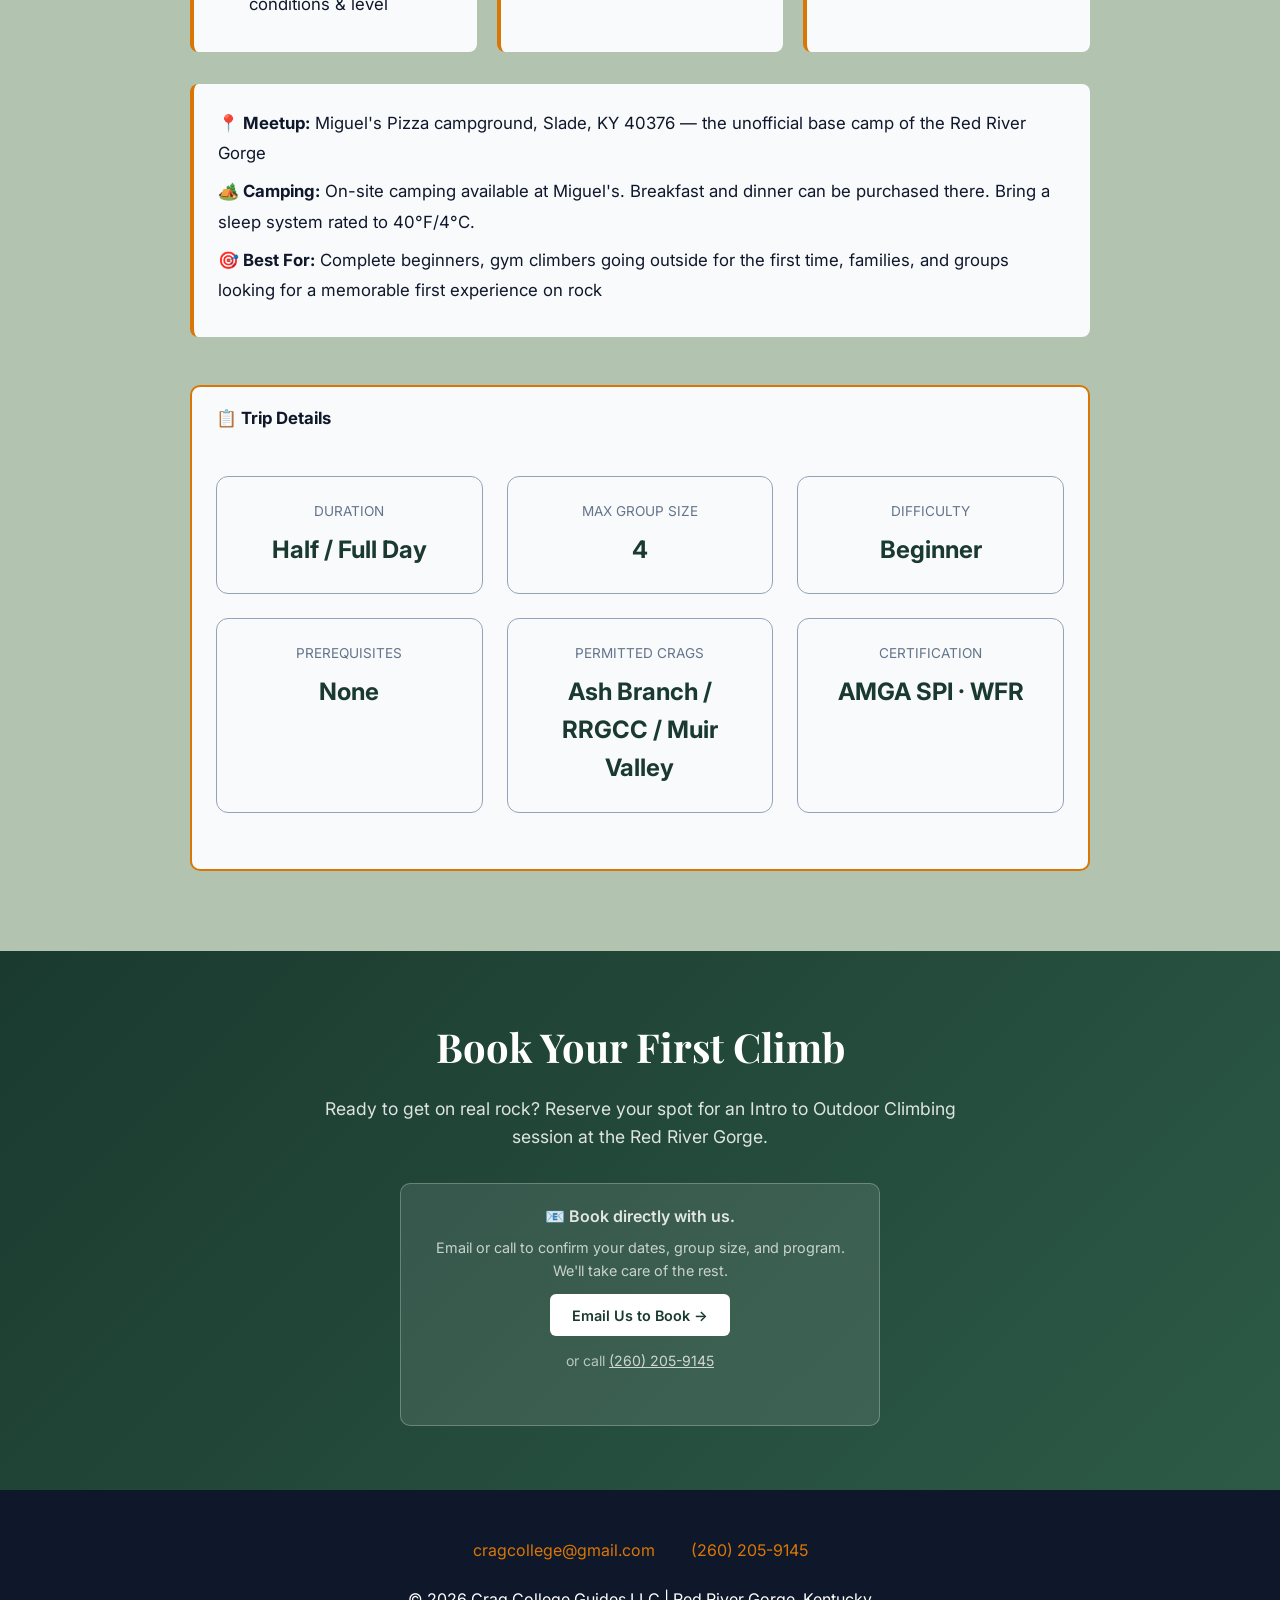
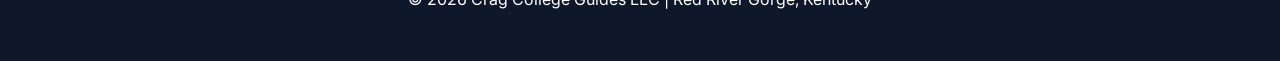
==== commit d6aca389: "updated nav, widget etc" ====
--- a/intro-to-climbing.html
+++ b/intro-to-climbing.html
@@ -218,35 +218,29 @@
     <script>
         const IQ_CONFIGS = {
             'intro': {
-                camper:   { name: 'Intro to Outdoor Climbing', weeknightRate: 150, weekendRate: 175, towInsurancePerDay: 0 },
-                delivery: { ratePerMile: 0, minimum: 0, origin: 'Slade, KY 40376' },
+                camper:   { name: 'Intro to Outdoor Climbing', halfDayBase: 160, halfDayAdditional: 30, fullDayBase: 220, fullDayAdditional: 50, secondGuideHalfDay: 200, secondGuideFullDay: 300 },
                 addons: [
-                    { id: 'gear-rental', label: 'Gear rental (harness + belay device)', price: 15, per: 'night' },
-                    { id: 'shoes',       label: 'Climbing shoes',                       price: 10, per: 'night' },
+                    { id: 'photographer', label: 'Photographer (if available)', halfDayPrice: 60, fullDayPrice: 100 },
                 ],
                 emailjs: { publicKey: 'z8OLy4eEgxpeaK5Jp', serviceId: 'service_jsho87g', templateId: 'template_rl4wku4' }
             },
             'sport-lead': {
-                camper:   { name: 'Sport Lead Climbing Clinic', weeknightRate: 175, weekendRate: 200, towInsurancePerDay: 0 },
-                delivery: { ratePerMile: 0, minimum: 0, origin: 'Slade, KY 40376' },
+                camper:   { name: 'Sport Lead Climbing Clinic', halfDayBase: 160, halfDayAdditional: 30, fullDayBase: 220, fullDayAdditional: 50, secondGuideHalfDay: 200, secondGuideFullDay: 300 },
                 addons: [
-                    { id: 'gear-rental', label: 'Gear rental (harness + belay device)', price: 15, per: 'night' },
-                    { id: 'shoes',       label: 'Climbing shoes',                       price: 10, per: 'night' },
+                    { id: 'photographer', label: 'Photographer (if available)', halfDayPrice: 60, fullDayPrice: 100 },
                 ],
                 emailjs: { publicKey: 'z8OLy4eEgxpeaK5Jp', serviceId: 'service_jsho87g', templateId: 'template_rl4wku4' }
             },
             'trad-anchor': {
-                camper:   { name: 'Trad & Anchor Building', weeknightRate: 200, weekendRate: 225, towInsurancePerDay: 0 },
-                delivery: { ratePerMile: 0, minimum: 0, origin: 'Slade, KY 40376' },
+                camper:   { name: 'Trad & Anchor Building', halfDayBase: 160, halfDayAdditional: 30, fullDayBase: 220, fullDayAdditional: 50, secondGuideHalfDay: 200, secondGuideFullDay: 300 },
                 addons: [
-                    { id: 'gear-rental', label: 'Gear rental (harness + belay device)', price: 15, per: 'night' },
-                    { id: 'shoes',       label: 'Climbing shoes',                       price: 10, per: 'night' },
+                    { id: 'photographer', label: 'Photographer (if available)', halfDayPrice: 60, fullDayPrice: 100 },
                 ],
                 emailjs: { publicKey: 'z8OLy4eEgxpeaK5Jp', serviceId: 'service_jsho87g', templateId: 'template_rl4wku4' }
             },
         };
 
-        let iqWidget = null;
+        window.iqWidget = null;
 
         function selectCamper(card, scroll) {
             const key = card.dataset.camper;
--- a/css/shared.css
+++ b/css/shared.css
@@ -30,7 +30,8 @@
     box-shadow: 0 4px 20px rgba(0,0,0,0.10), 0 1px 4px rgba(0,0,0,0.06);
     z-index: 100;
 }
-.logo { font-family: 'Playfair Display', serif; font-size: 1.4rem; color: var(--primary); text-decoration: none; letter-spacing: -0.01em; }
+.logo { font-family: 'Playfair Display', serif; font-size: 1.4rem; color: var(--primary); text-decoration: none; letter-spacing: -0.01em; display: flex; flex-direction: column; line-height: 1.2; }
+.logo-sub { font-family: 'Inter', sans-serif; font-size: 0.6rem; font-weight: 700; letter-spacing: 0.14em; text-transform: uppercase; color: var(--gray); }
 .nav-hamburger { display: none; flex-direction: column; gap: 5px; background: none; border: none; cursor: pointer; padding: 4px; }
 .nav-hamburger span { display: block; width: 22px; height: 2px; background: var(--dark); border-radius: 2px; transition: transform 0.2s, opacity 0.2s; }
 nav.nav-open .nav-hamburger span:nth-child(1) { transform: translateY(7px) rotate(45deg); }
@@ -316,6 +317,12 @@
 .qw-toggle-btn:hover { border-color: var(--accent); color: var(--dark); }
 .qw-toggle-btn.active { background: var(--accent); border-color: #b45309; color: white; }
 .qw-map { margin-top: 0.75rem; height: 180px; border-radius: 8px; overflow: hidden; border: 1.5px solid #e2e8f0; }
+.qw-climber-row { display: flex; align-items: center; gap: 1rem; }
+.qw-climber-btn { width: 2.4rem; height: 2.4rem; font-size: 1.3rem; font-weight: 700; background: white; border: 1.5px solid #e2e8f0; border-radius: 8px; cursor: pointer; color: var(--dark); transition: all 0.2s; line-height: 1; display: flex; align-items: center; justify-content: center; }
+.qw-climber-btn:hover:not(:disabled) { border-color: var(--accent); color: var(--accent); }
+.qw-climber-btn:disabled { opacity: 0.35; cursor: not-allowed; }
+.qw-climber-count { font-size: 1.5rem; font-weight: 700; color: var(--dark); min-width: 2rem; text-align: center; }
+.qw-group-warn { color: #b45309; font-weight: 600; }
 .qw-addons { display: flex; flex-wrap: wrap; gap: 0.5rem; }
 .qw-addon-btn { font-family: 'Inter', sans-serif; font-size: 0.9rem; font-weight: 600; padding: 0.65rem 1rem; background: white; border: 1.5px solid #e2e8f0; border-radius: 8px; cursor: pointer; color: var(--gray); transition: all 0.2s; }
 .qw-addon-btn:hover { border-color: var(--accent); color: var(--dark); }
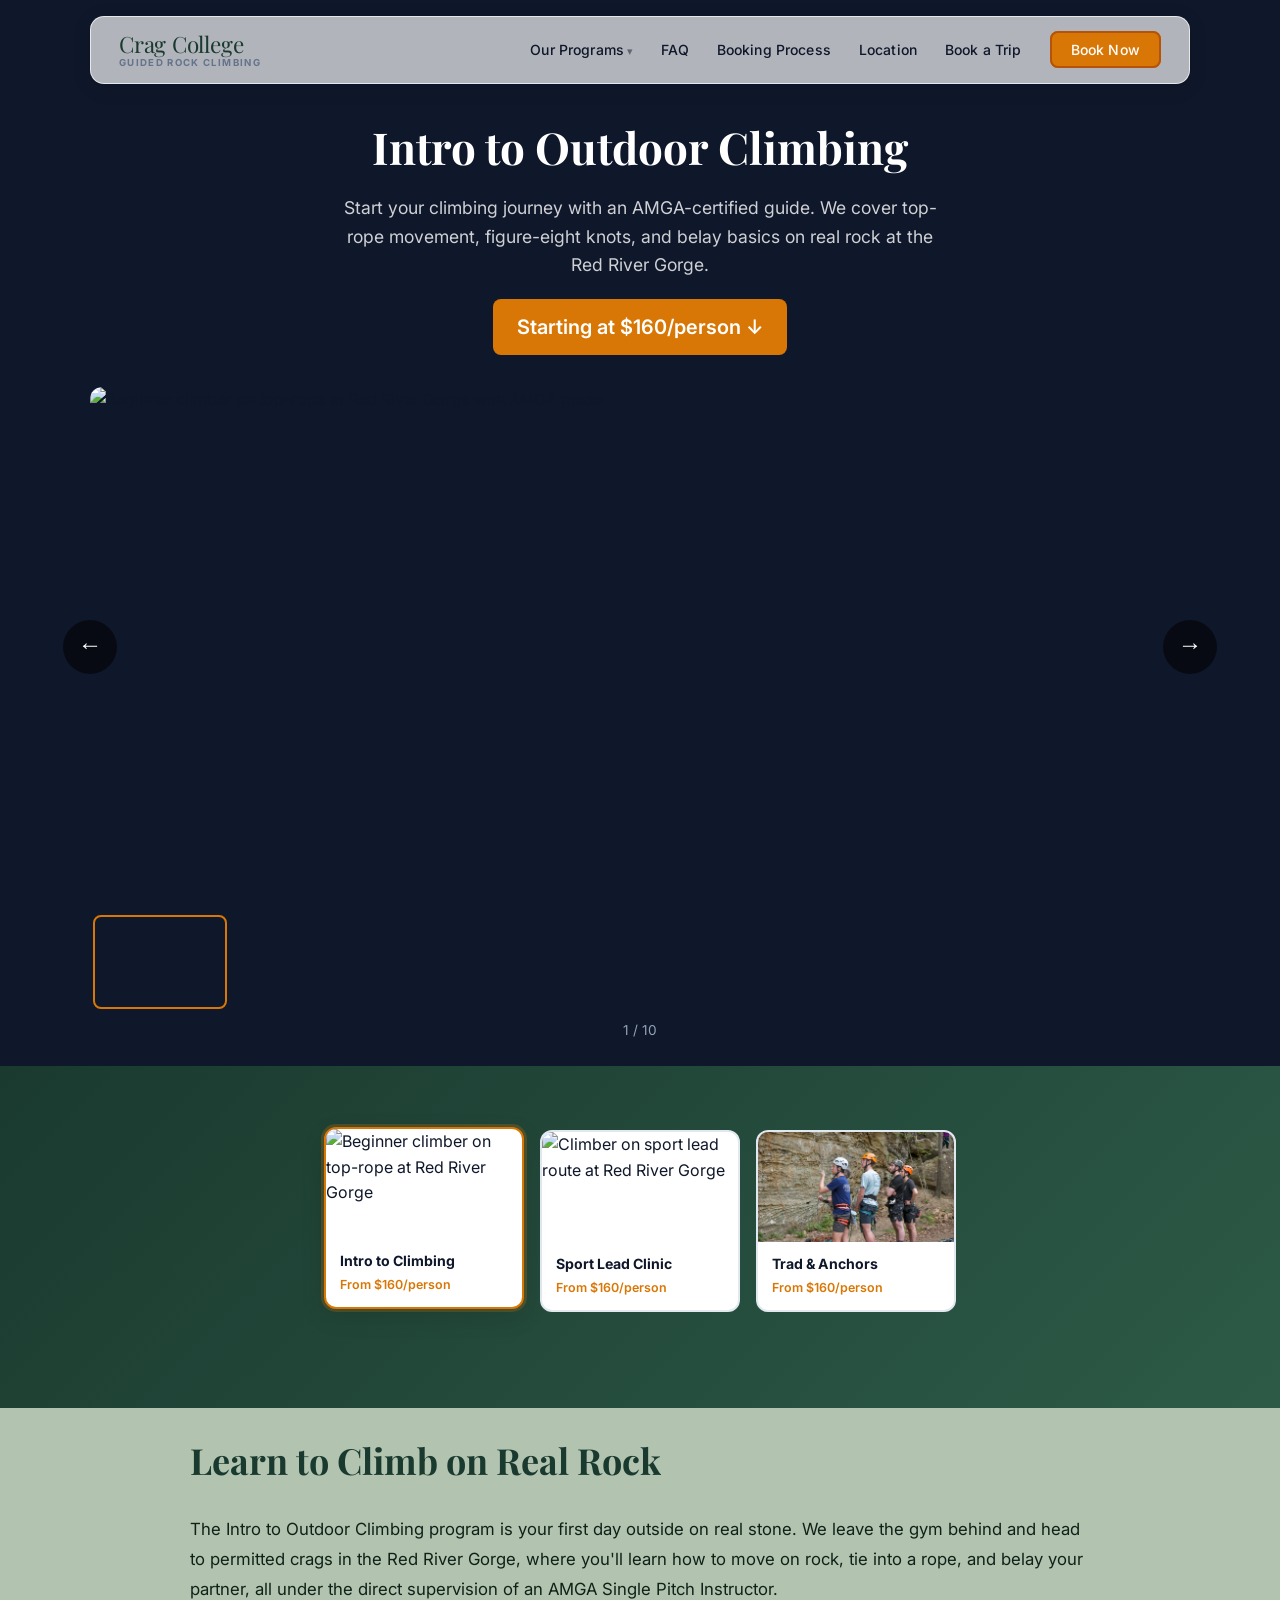
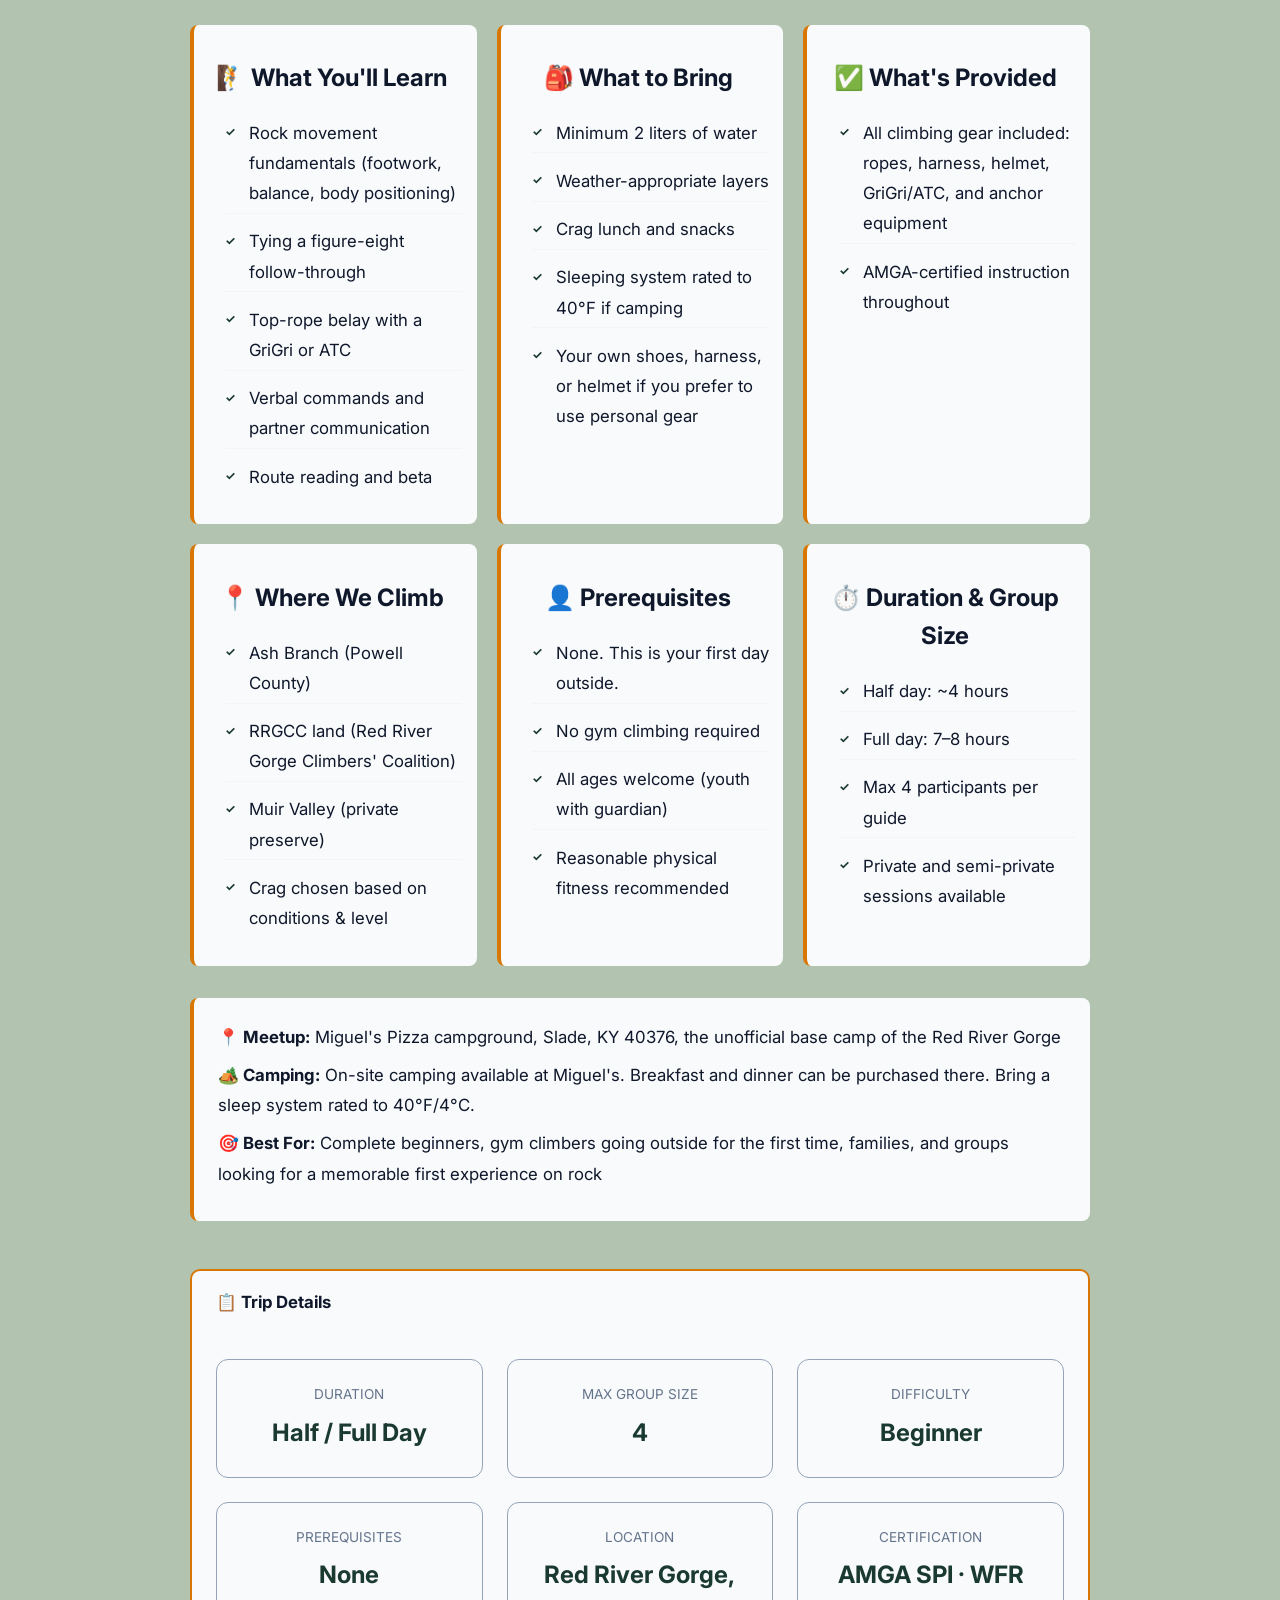
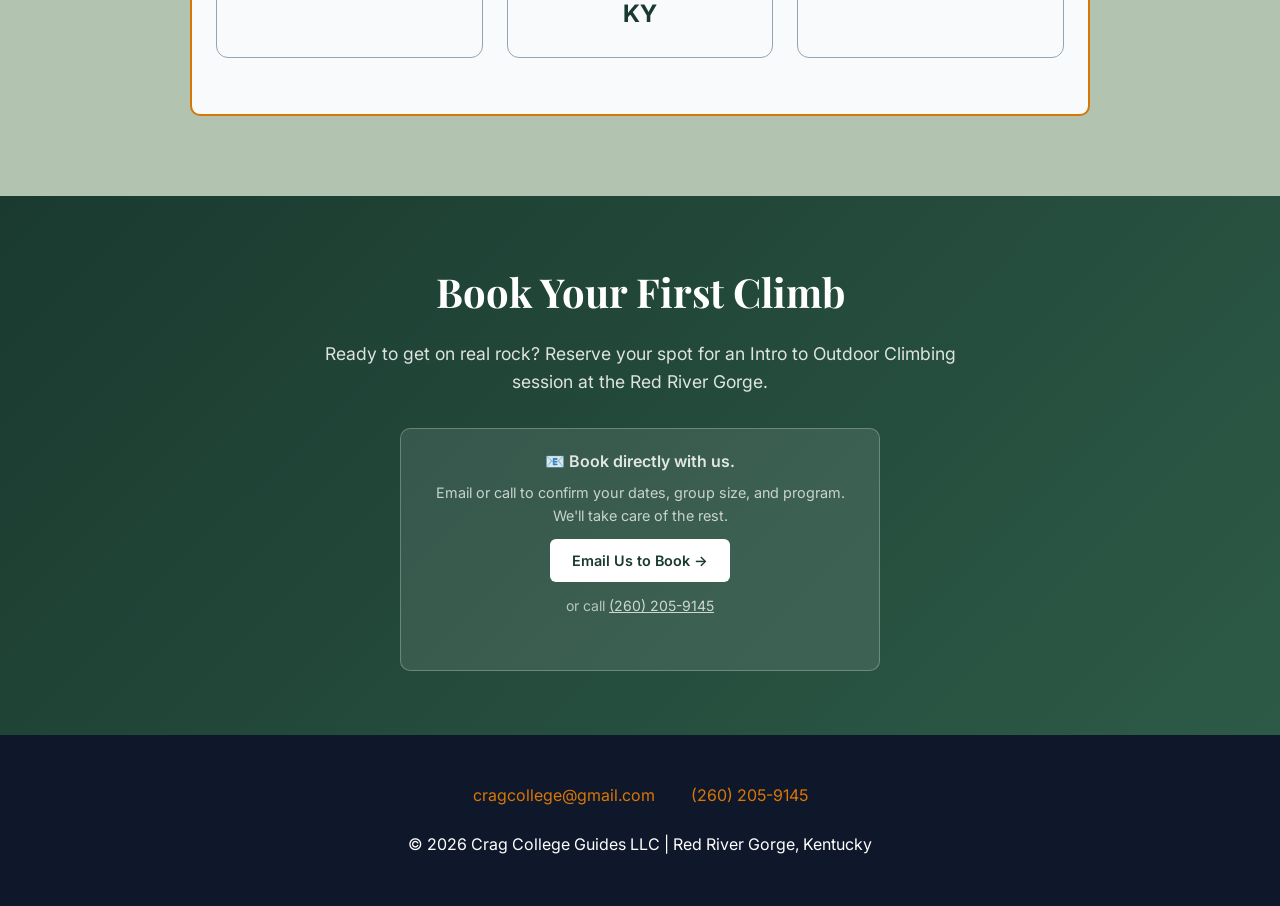
==== commit 0c3c0af4: "bunch of little updates" ====
--- a/intro-to-climbing.html
+++ b/intro-to-climbing.html
@@ -34,36 +34,36 @@
         <div style="text-align: center; margin-bottom: 2rem;">
             <h1 style="font-family: 'Playfair Display', serif; font-size: 2.75rem; color: white; margin-bottom: 0.75rem;">Intro to Outdoor Climbing</h1>
             <p style="color: rgba(255,255,255,0.8); font-size: 1.1rem; max-width: 600px; margin: 0 auto 1.25rem;">Start your climbing journey with an AMGA-certified guide. We cover top-rope movement, figure-eight knots, and belay basics on real rock at the Red River Gorge.</p>
-            <a href="#quote" class="price-tag" style="text-decoration: none; color: white; display: inline-block; transition: opacity 0.2s;">Starting at $150/person ↓</a>
+            <a href="#quote" class="price-tag" style="text-decoration: none; color: white; display: inline-block; transition: opacity 0.2s;">Starting at $160/person ↓</a>
         </div>
         <div class="carousel-wrapper">
             <button class="carousel-btn prev" onclick="carouselMove(-1)">&#8592;</button>
             <div class="carousel-track-container">
                 <div class="carousel-track" id="carouselTrack">
-                    <div class="carousel-slide" onclick="openLightbox(0)"><img src="photos/11-22-25%20david%20climbing%20day/DSC_0208.jpg" alt="Beginner climber on top-rope at Red River Gorge with AMGA guide"></div>
-                    <div class="carousel-slide" onclick="openLightbox(1)"><img src="photos/11-22-25%20david%20climbing%20day/DSC_0210.jpg" alt="Rock climber learning movement technique at the Red"></div>
-                    <div class="carousel-slide" onclick="openLightbox(2)"><img src="photos/11-22-25%20david%20climbing%20day/DSC_0212.jpg" alt="Guided top-rope climbing session at Red River Gorge Kentucky"></div>
-                    <div class="carousel-slide" onclick="openLightbox(3)"><img src="photos/11-22-25%20david%20climbing%20day/DSC_0214.jpg" alt="Crag College guide instructing beginner climber on route"></div>
-                    <div class="carousel-slide" onclick="openLightbox(4)"><img src="photos/11-22-25%20david%20climbing%20day/DSC_0216.jpg" alt="Climber belaying on top-rope at permitted crag Red River Gorge"></div>
-                    <div class="carousel-slide" onclick="openLightbox(5)"><img src="photos/11-22-25%20david%20climbing%20day/DSC_0218.jpg" alt="Beginner practicing figure-eight knot on climbing harness"></div>
-                    <div class="carousel-slide" onclick="openLightbox(6)"><img src="photos/11-22-25%20david%20climbing%20day/DSC_0220.jpg" alt="Climber sending first outdoor route at Red River Gorge"></div>
-                    <div class="carousel-slide" onclick="openLightbox(7)"><img src="photos/11-22-25%20david%20climbing%20day/DSC_0222.jpg" alt="Single-pitch guided climbing on sandstone at Red River Gorge"></div>
-                    <div class="carousel-slide" onclick="openLightbox(8)"><img src="photos/11-22-25%20david%20climbing%20day/DSC_0224.jpg" alt="Climber working on footwork technique at the crag"></div>
-                    <div class="carousel-slide" onclick="openLightbox(9)"><img src="photos/11-22-25%20david%20climbing%20day/DSC_0226.jpg" alt="Guided rock climbing at Ash Branch Red River Gorge"></div>
+                    <div class="carousel-slide" onclick="openLightbox(0)"><img src="site-photos/DSC_0208.jpg" alt="Beginner climber on top-rope at Red River Gorge with AMGA guide"></div>
+                    <div class="carousel-slide" onclick="openLightbox(1)"><img src="site-photos/DSC_0210.jpg" alt="Rock climber learning movement technique at the Red"></div>
+                    <div class="carousel-slide" onclick="openLightbox(2)"><img src="site-photos/DSC_0212.jpg" alt="Guided top-rope climbing session at Red River Gorge Kentucky"></div>
+                    <div class="carousel-slide" onclick="openLightbox(3)"><img src="site-photos/DSC_0214.jpg" alt="Crag College guide instructing beginner climber on route"></div>
+                    <div class="carousel-slide" onclick="openLightbox(4)"><img src="site-photos/DSC_0216.jpg" alt="Climber belaying on top-rope at permitted crag Red River Gorge"></div>
+                    <div class="carousel-slide" onclick="openLightbox(5)"><img src="site-photos/DSC_0218.jpg" alt="Beginner practicing figure-eight knot on climbing harness"></div>
+                    <div class="carousel-slide" onclick="openLightbox(6)"><img src="site-photos/DSC_0220.jpg" alt="Climber sending first outdoor route at Red River Gorge"></div>
+                    <div class="carousel-slide" onclick="openLightbox(7)"><img src="site-photos/DSC_0222.jpg" alt="Single-pitch guided climbing on sandstone at Red River Gorge"></div>
+                    <div class="carousel-slide" onclick="openLightbox(8)"><img src="site-photos/DSC_0224.jpg" alt="Climber working on footwork technique at the crag"></div>
+                    <div class="carousel-slide" onclick="openLightbox(9)"><img src="site-photos/DSC_0226.jpg" alt="Guided rock climbing at Ash Branch Red River Gorge"></div>
                 </div>
             </div>
             <button class="carousel-btn next" onclick="carouselMove(1)">&#8594;</button>
             <div class="carousel-thumbs" id="carouselThumbs">
-                <img class="carousel-thumb active" src="photos/11-22-25%20david%20climbing%20day/DSC_0208.jpg" onclick="carouselGoTo(0)" alt="">
-                <img class="carousel-thumb"        src="photos/11-22-25%20david%20climbing%20day/DSC_0210.jpg" onclick="carouselGoTo(1)" alt="">
-                <img class="carousel-thumb"        src="photos/11-22-25%20david%20climbing%20day/DSC_0212.jpg" onclick="carouselGoTo(2)" alt="">
-                <img class="carousel-thumb"        src="photos/11-22-25%20david%20climbing%20day/DSC_0214.jpg" onclick="carouselGoTo(3)" alt="">
-                <img class="carousel-thumb"        src="photos/11-22-25%20david%20climbing%20day/DSC_0216.jpg" onclick="carouselGoTo(4)" alt="">
-                <img class="carousel-thumb"        src="photos/11-22-25%20david%20climbing%20day/DSC_0218.jpg" onclick="carouselGoTo(5)" alt="">
-                <img class="carousel-thumb"        src="photos/11-22-25%20david%20climbing%20day/DSC_0220.jpg" onclick="carouselGoTo(6)" alt="">
-                <img class="carousel-thumb"        src="photos/11-22-25%20david%20climbing%20day/DSC_0222.jpg" onclick="carouselGoTo(7)" alt="">
-                <img class="carousel-thumb"        src="photos/11-22-25%20david%20climbing%20day/DSC_0224.jpg" onclick="carouselGoTo(8)" alt="">
-                <img class="carousel-thumb"        src="photos/11-22-25%20david%20climbing%20day/DSC_0226.jpg" onclick="carouselGoTo(9)" alt="">
+                <img class="carousel-thumb active" src="site-photos/DSC_0208.jpg" onclick="carouselGoTo(0)" alt="">
+                <img class="carousel-thumb"        src="site-photos/DSC_0210.jpg" onclick="carouselGoTo(1)" alt="">
+                <img class="carousel-thumb"        src="site-photos/DSC_0212.jpg" onclick="carouselGoTo(2)" alt="">
+                <img class="carousel-thumb"        src="site-photos/DSC_0214.jpg" onclick="carouselGoTo(3)" alt="">
+                <img class="carousel-thumb"        src="site-photos/DSC_0216.jpg" onclick="carouselGoTo(4)" alt="">
+                <img class="carousel-thumb"        src="site-photos/DSC_0218.jpg" onclick="carouselGoTo(5)" alt="">
+                <img class="carousel-thumb"        src="site-photos/DSC_0220.jpg" onclick="carouselGoTo(6)" alt="">
+                <img class="carousel-thumb"        src="site-photos/DSC_0222.jpg" onclick="carouselGoTo(7)" alt="">
+                <img class="carousel-thumb"        src="site-photos/DSC_0224.jpg" onclick="carouselGoTo(8)" alt="">
+                <img class="carousel-thumb"        src="site-photos/DSC_0226.jpg" onclick="carouselGoTo(9)" alt="">
             </div>
             <div class="carousel-counter" id="carouselCounter">1 / 10</div>
         </div>
@@ -73,24 +73,24 @@
     <section id="quote" class="quote-widget-section">
         <div class="iq-picker">
             <div class="iq-card" data-camper="intro" data-name="Intro to Outdoor Climbing">
-                <img src="photos/11-22-25%20david%20climbing%20day/DSC_0208.jpg" alt="Beginner climber on top-rope at Red River Gorge">
+                <img src="site-photos/DSC_0208.jpg" alt="Beginner climber on top-rope at Red River Gorge">
                 <div class="iq-card-info">
                     <div class="iq-card-name">Intro to Climbing</div>
-                    <div class="iq-card-price">From $150/person</div>
+                    <div class="iq-card-price">From $160/person</div>
                 </div>
             </div>
             <div class="iq-card" data-camper="sport-lead" data-name="Sport Lead Climbing Clinic">
-                <img src="photos/April%2C%20Zee%20%7C%2003%2021%2022%2026/IMG_0893.JPG" alt="Climber on sport lead route at Red River Gorge">
+                <img src="site-photos/IMG_0893.JPG" alt="Climber on sport lead route at Red River Gorge">
                 <div class="iq-card-info">
                     <div class="iq-card-name">Sport Lead Clinic</div>
-                    <div class="iq-card-price">From $175/person</div>
+                    <div class="iq-card-price">From $160/person</div>
                 </div>
             </div>
             <div class="iq-card" data-camper="trad-anchor" data-name="Trad &amp; Anchor Building">
-                <img src="photos/RRG%204-10-4-12/DSC_2409.jpg" alt="Trad gear placement instruction at Red River Gorge">
+                <img src="site-photos/DSC_2409.jpg" alt="Trad gear placement instruction at Red River Gorge">
                 <div class="iq-card-info">
                     <div class="iq-card-name">Trad &amp; Anchors</div>
-                    <div class="iq-card-price">From $200/person</div>
+                    <div class="iq-card-price">From $160/person</div>
                 </div>
             </div>
         </div>
@@ -103,7 +103,7 @@
         <div class="container">
             <div class="description-content">
                 <h2>Learn to Climb on Real Rock</h2>
-                <p>The Intro to Outdoor Climbing program is your first day outside on real stone. We leave the gym behind and head to permitted crags in the Red River Gorge, where you'll learn how to move on rock, tie into a rope, and belay your partner — all under the direct supervision of an AMGA Single Pitch Instructor.</p>
+                <p>The Intro to Outdoor Climbing program is your first day outside on real stone. We leave the gym behind and head to permitted crags in the Red River Gorge, where you'll learn how to move on rock, tie into a rope, and belay your partner, all under the direct supervision of an AMGA Single Pitch Instructor.</p>
 
                 <div class="feature-cards">
                     <div class="feature-card">
@@ -122,18 +122,14 @@
                             <li>Minimum 2 liters of water</li>
                             <li>Weather-appropriate layers</li>
                             <li>Crag lunch and snacks</li>
-                            <li>Climbing shoes (or rental — see add-ons)</li>
-                            <li>Helmet (provided if needed)</li>
                             <li>Sleeping system rated to 40°F if camping</li>
+                            <li>Your own shoes, harness, or helmet if you prefer to use personal gear</li>
                         </ul>
                     </div>
                     <div class="feature-card">
                         <h3>✅ What's Provided</h3>
                         <ul>
-                            <li>Ropes and all anchor equipment</li>
-                            <li>Harness (optional gear rental)</li>
-                            <li>GriGri or ATC belay device</li>
-                            <li>Helmet (if needed)</li>
+                            <li>All climbing gear included: ropes, harness, helmet, GriGri/ATC, and anchor equipment</li>
                             <li>AMGA-certified instruction throughout</li>
                         </ul>
                     </div>
@@ -149,7 +145,7 @@
                     <div class="feature-card">
                         <h3>👤 Prerequisites</h3>
                         <ul>
-                            <li>None — this is your first day outside</li>
+                            <li>None. This is your first day outside.</li>
                             <li>No gym climbing required</li>
                             <li>All ages welcome (youth with guardian)</li>
                             <li>Reasonable physical fitness recommended</li>
@@ -167,7 +163,7 @@
                 </div>
 
                 <div class="highlight-box">
-                    <p><strong>📍 Meetup:</strong> Miguel's Pizza campground, Slade, KY 40376 — the unofficial base camp of the Red River Gorge</p>
+                    <p><strong>📍 Meetup:</strong> Miguel's Pizza campground, Slade, KY 40376, the unofficial base camp of the Red River Gorge</p>
                     <p><strong>🏕️ Camping:</strong> On-site camping available at Miguel's. Breakfast and dinner can be purchased there. Bring a sleep system rated to 40°F/4°C.</p>
                     <p><strong>🎯 Best For:</strong> Complete beginners, gym climbers going outside for the first time, families, and groups looking for a memorable first experience on rock</p>
                 </div>
@@ -179,7 +175,7 @@
                         <div class="spec-card"><div class="label">Max Group Size</div><div class="value">4</div></div>
                         <div class="spec-card"><div class="label">Difficulty</div><div class="value">Beginner</div></div>
                         <div class="spec-card"><div class="label">Prerequisites</div><div class="value">None</div></div>
-                        <div class="spec-card"><div class="label">Permitted Crags</div><div class="value">Ash Branch / RRGCC / Muir Valley</div></div>
+                        <div class="spec-card"><div class="label">Location</div><div class="value">Red River Gorge, KY</div></div>
                         <div class="spec-card"><div class="label">Certification</div><div class="value">AMGA SPI · WFR</div></div>
                     </div>
                 </div>
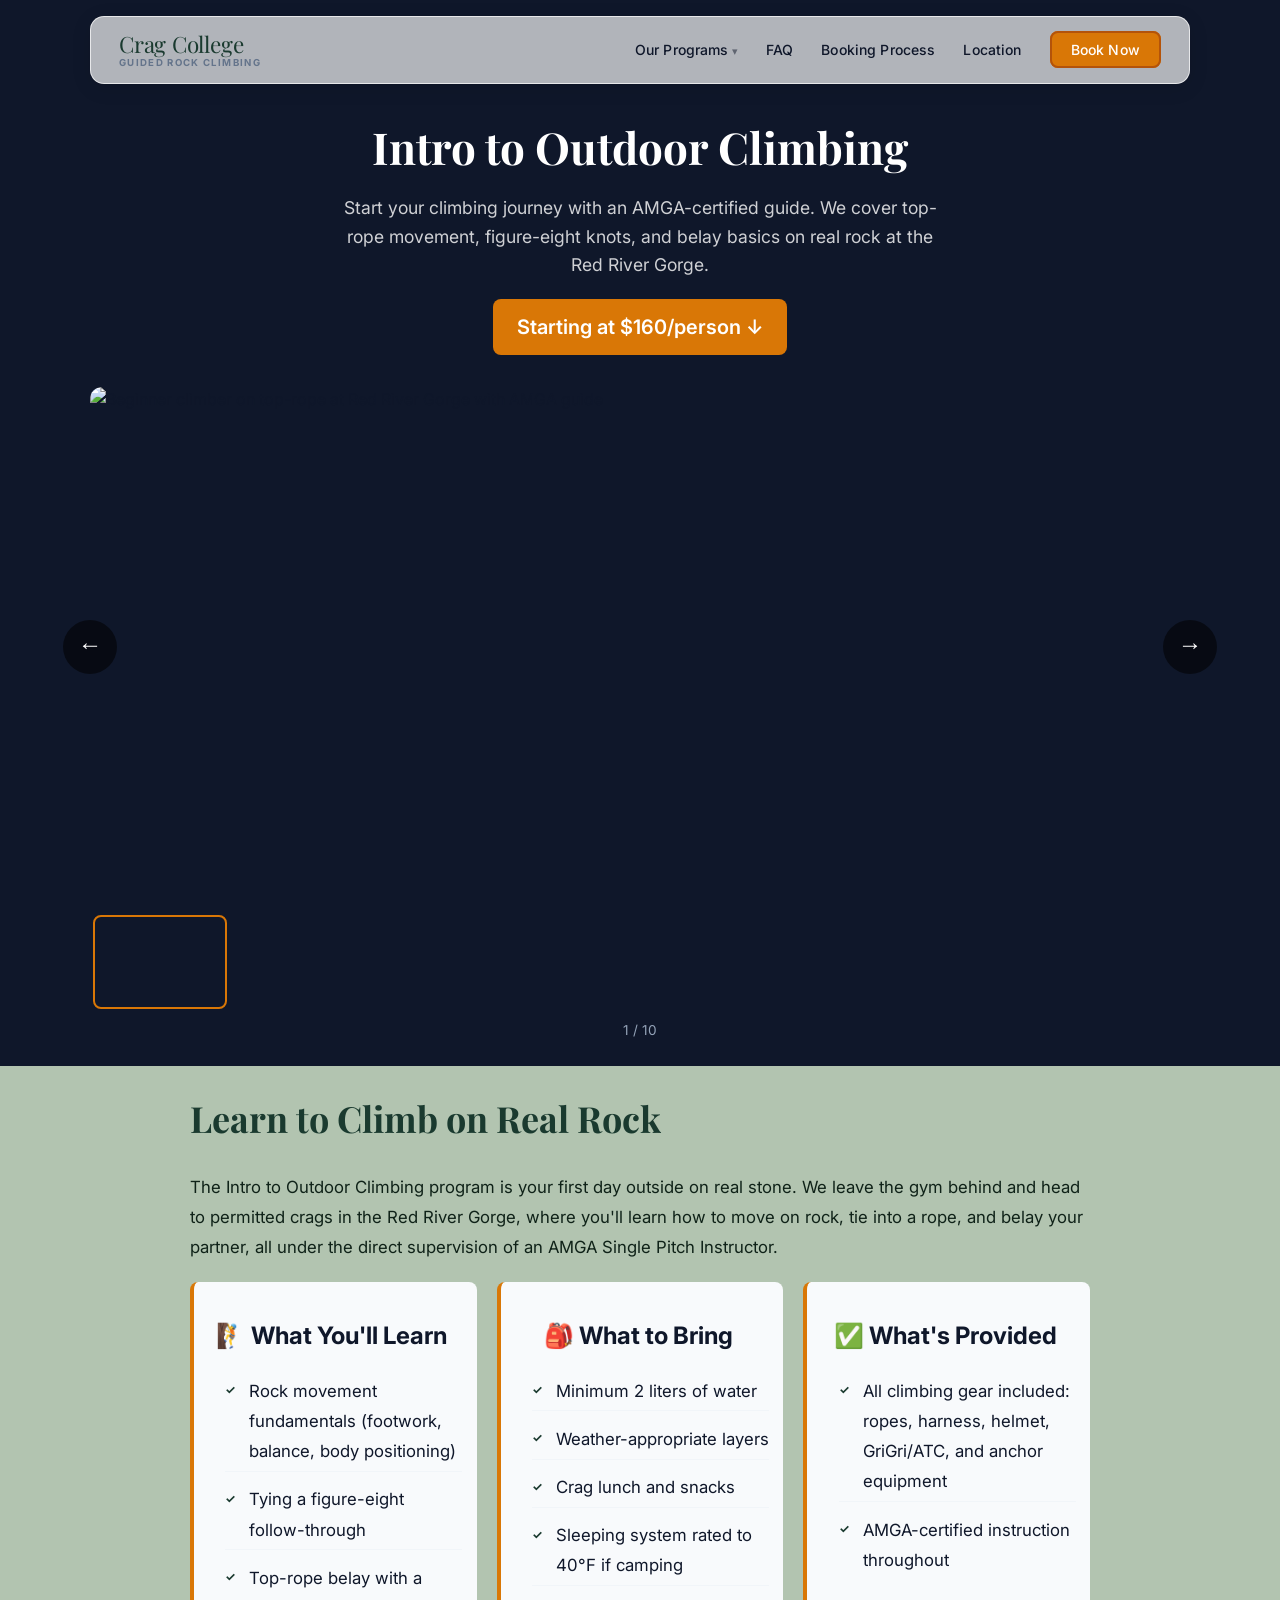
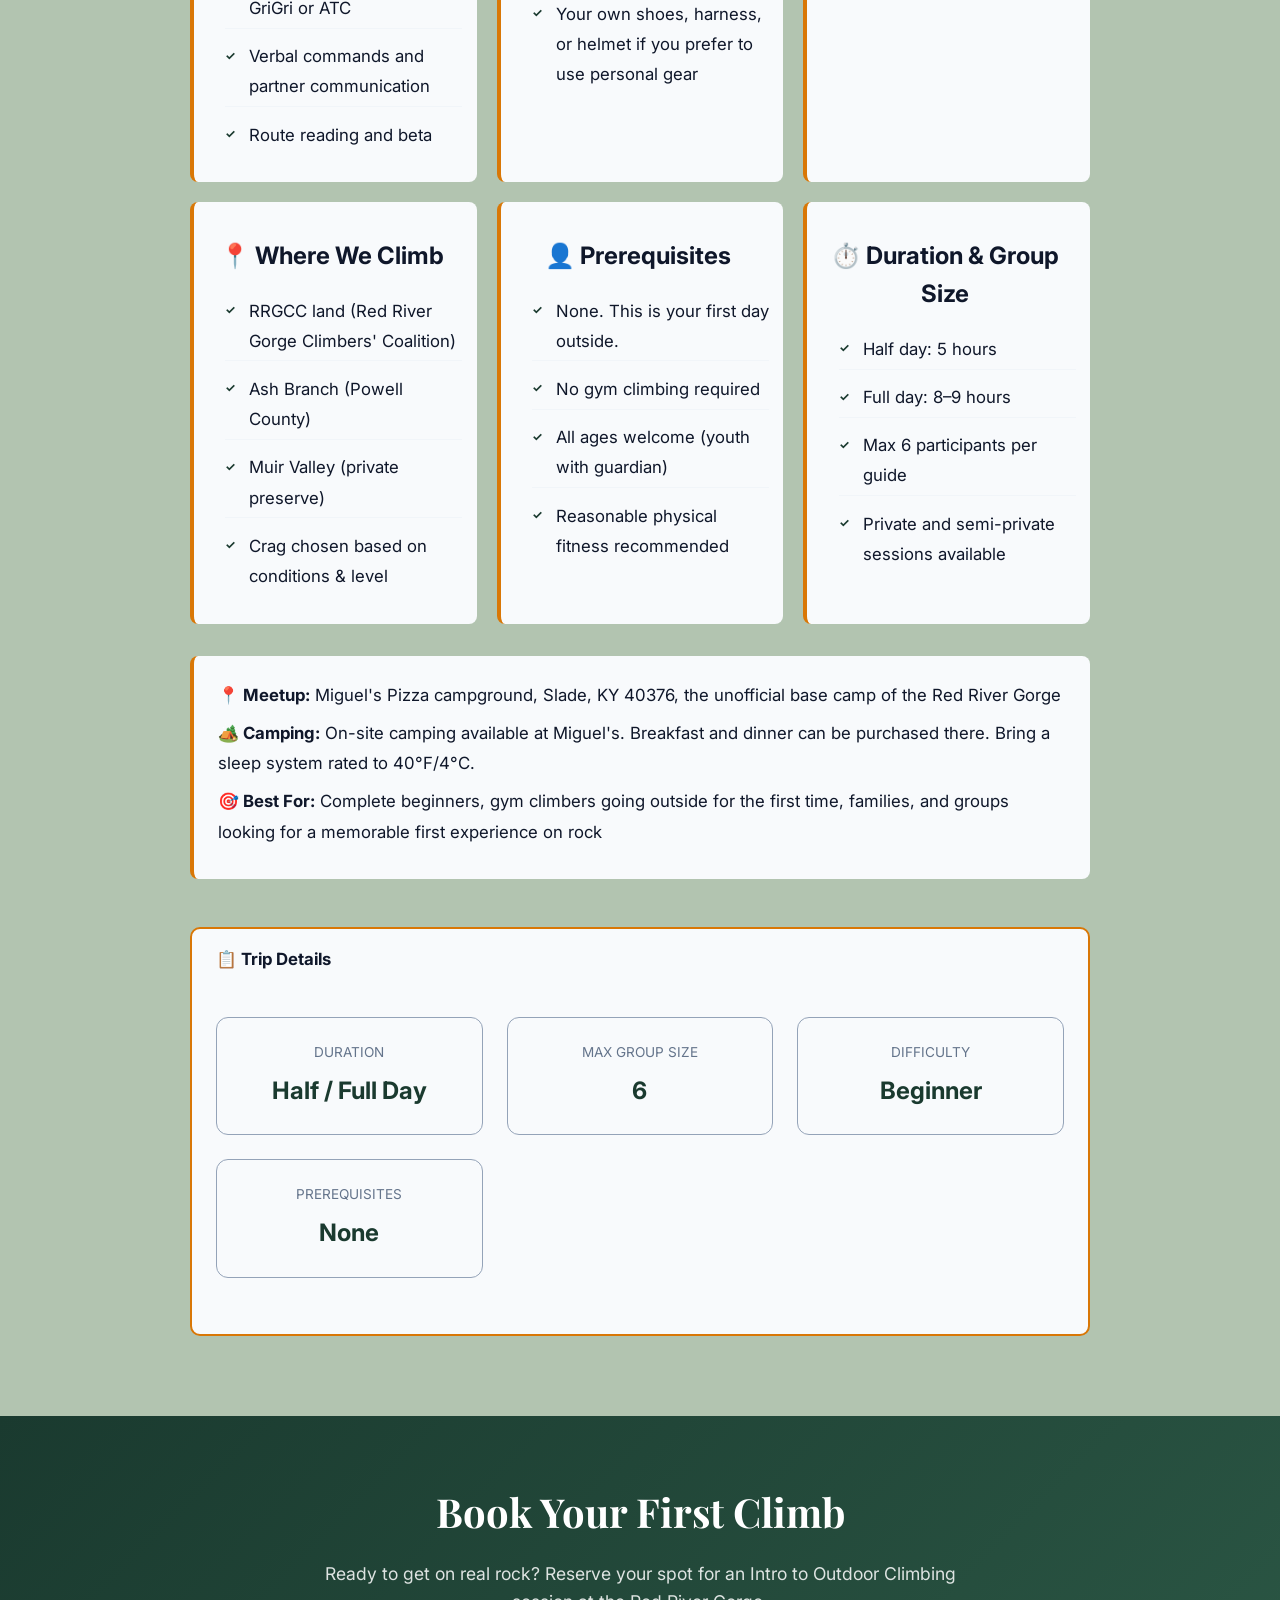
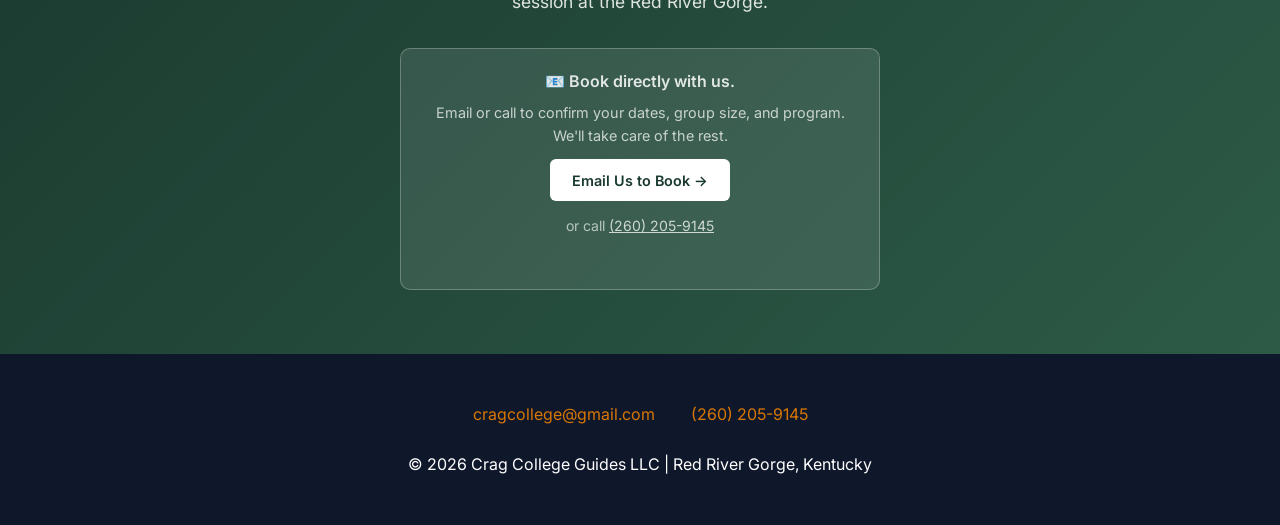
==== commit 12080a60: "updated widget" ====
--- a/intro-to-climbing.html
+++ b/intro-to-climbing.html
@@ -8,7 +8,6 @@
     <link rel="preconnect" href="https://fonts.googleapis.com">
     <link href="https://fonts.googleapis.com/css2?family=Inter:wght@400;500;600;700&family=Playfair+Display:wght@600&display=swap" rel="stylesheet">
     <link rel="stylesheet" href="css/shared.css">
-    <link rel="stylesheet" href="https://cdn.jsdelivr.net/npm/flatpickr/dist/flatpickr.min.css">
     <style>
         .badge { background: #16a34a; }
         .description-section { padding-top: 1.5rem; }
@@ -26,7 +25,7 @@
         <div class="lightbox-counter" id="lightboxCounter"></div>
     </div>
 
-    <nav data-quote="#quote"></nav>
+    <nav data-quote="index.html#instant-quote"></nav>
     <script src="js/nav.js"></script>
 
     <!-- ── PHOTO CAROUSEL ── -->
@@ -34,7 +33,7 @@
         <div style="text-align: center; margin-bottom: 2rem;">
             <h1 style="font-family: 'Playfair Display', serif; font-size: 2.75rem; color: white; margin-bottom: 0.75rem;">Intro to Outdoor Climbing</h1>
             <p style="color: rgba(255,255,255,0.8); font-size: 1.1rem; max-width: 600px; margin: 0 auto 1.25rem;">Start your climbing journey with an AMGA-certified guide. We cover top-rope movement, figure-eight knots, and belay basics on real rock at the Red River Gorge.</p>
-            <a href="#quote" class="price-tag" style="text-decoration: none; color: white; display: inline-block; transition: opacity 0.2s;">Starting at $160/person ↓</a>
+            <a href="index.html#instant-quote" class="price-tag" style="text-decoration: none; color: white; display: inline-block; transition: opacity 0.2s;">Starting at $160/person ↓</a>
         </div>
         <div class="carousel-wrapper">
             <button class="carousel-btn prev" onclick="carouselMove(-1)">&#8592;</button>
@@ -66,36 +65,6 @@
                 <img class="carousel-thumb"        src="site-photos/DSC_0226.jpg" onclick="carouselGoTo(9)" alt="">
             </div>
             <div class="carousel-counter" id="carouselCounter">1 / 10</div>
-        </div>
-    </section>
-
-    <!-- ── QUOTE WIDGET ── -->
-    <section id="quote" class="quote-widget-section">
-        <div class="iq-picker">
-            <div class="iq-card" data-camper="intro" data-name="Intro to Outdoor Climbing">
-                <img src="site-photos/DSC_0208.jpg" alt="Beginner climber on top-rope at Red River Gorge">
-                <div class="iq-card-info">
-                    <div class="iq-card-name">Intro to Climbing</div>
-                    <div class="iq-card-price">From $160/person</div>
-                </div>
-            </div>
-            <div class="iq-card" data-camper="sport-lead" data-name="Sport Lead Climbing Clinic">
-                <img src="site-photos/IMG_0893.JPG" alt="Climber on sport lead route at Red River Gorge">
-                <div class="iq-card-info">
-                    <div class="iq-card-name">Sport Lead Clinic</div>
-                    <div class="iq-card-price">From $160/person</div>
-                </div>
-            </div>
-            <div class="iq-card" data-camper="trad-anchor" data-name="Trad &amp; Anchor Building">
-                <img src="site-photos/DSC_2409.jpg" alt="Trad gear placement instruction at Red River Gorge">
-                <div class="iq-card-info">
-                    <div class="iq-card-name">Trad &amp; Anchors</div>
-                    <div class="iq-card-price">From $160/person</div>
-                </div>
-            </div>
-        </div>
-        <div id="iq-widget-wrap" style="max-width:780px;margin:0 auto;">
-            <div id="iq-widget"></div>
         </div>
     </section>
 
@@ -136,8 +105,8 @@
                     <div class="feature-card">
                         <h3>📍 Where We Climb</h3>
                         <ul>
+                            <li>RRGCC land (Red River Gorge Climbers' Coalition)</li>
                             <li>Ash Branch (Powell County)</li>
-                            <li>RRGCC land (Red River Gorge Climbers' Coalition)</li>
                             <li>Muir Valley (private preserve)</li>
                             <li>Crag chosen based on conditions &amp; level</li>
                         </ul>
@@ -154,9 +123,9 @@
                     <div class="feature-card">
                         <h3>⏱️ Duration &amp; Group Size</h3>
                         <ul>
-                            <li>Half day: ~4 hours</li>
-                            <li>Full day: 7–8 hours</li>
-                            <li>Max 4 participants per guide</li>
+                            <li>Half day: 5 hours</li>
+                            <li>Full day: 8–9 hours</li>
+                            <li>Max 6 participants per guide</li>
                             <li>Private and semi-private sessions available</li>
                         </ul>
                     </div>
@@ -172,11 +141,9 @@
                     <h3 style="font-family:'Inter',sans-serif; font-size:1.05rem; font-weight:700; color:var(--dark); padding:1.1rem 1.5rem 0.75rem; margin:0;">📋 Trip Details</h3>
                     <div class="specs-grid" style="padding: 0 1.5rem 1.5rem;">
                         <div class="spec-card"><div class="label">Duration</div><div class="value">Half / Full Day</div></div>
-                        <div class="spec-card"><div class="label">Max Group Size</div><div class="value">4</div></div>
+                        <div class="spec-card"><div class="label">Max Group Size</div><div class="value">6</div></div>
                         <div class="spec-card"><div class="label">Difficulty</div><div class="value">Beginner</div></div>
                         <div class="spec-card"><div class="label">Prerequisites</div><div class="value">None</div></div>
-                        <div class="spec-card"><div class="label">Location</div><div class="value">Red River Gorge, KY</div></div>
-                        <div class="spec-card"><div class="label">Certification</div><div class="value">AMGA SPI · WFR</div></div>
                     </div>
                 </div>
             </div>
@@ -207,54 +174,5 @@
     </footer>
 
     <script src="js/carousel.js"></script>
-    <script src="https://cdn.jsdelivr.net/npm/flatpickr"></script>
-    <script src="https://cdn.jsdelivr.net/npm/@emailjs/browser@4/dist/email.min.js"></script>
-    <script src="https://maps.googleapis.com/maps/api/js?key=AIzaSyBBfbiTv37Tqd0AqFt4WPsSrSq5dbpa7IY&libraries=places&loading=async" async defer></script>
-    <script src="js/quote-widget.js"></script>
-    <script>
-        const IQ_CONFIGS = {
-            'intro': {
-                camper:   { name: 'Intro to Outdoor Climbing', halfDayBase: 160, halfDayAdditional: 30, fullDayBase: 220, fullDayAdditional: 50, secondGuideHalfDay: 200, secondGuideFullDay: 300 },
-                addons: [
-                    { id: 'photographer', label: 'Photographer (if available)', halfDayPrice: 60, fullDayPrice: 100 },
-                ],
-                emailjs: { publicKey: 'z8OLy4eEgxpeaK5Jp', serviceId: 'service_jsho87g', templateId: 'template_rl4wku4' }
-            },
-            'sport-lead': {
-                camper:   { name: 'Sport Lead Climbing Clinic', halfDayBase: 160, halfDayAdditional: 30, fullDayBase: 220, fullDayAdditional: 50, secondGuideHalfDay: 200, secondGuideFullDay: 300 },
-                addons: [
-                    { id: 'photographer', label: 'Photographer (if available)', halfDayPrice: 60, fullDayPrice: 100 },
-                ],
-                emailjs: { publicKey: 'z8OLy4eEgxpeaK5Jp', serviceId: 'service_jsho87g', templateId: 'template_rl4wku4' }
-            },
-            'trad-anchor': {
-                camper:   { name: 'Trad & Anchor Building', halfDayBase: 160, halfDayAdditional: 30, fullDayBase: 220, fullDayAdditional: 50, secondGuideHalfDay: 200, secondGuideFullDay: 300 },
-                addons: [
-                    { id: 'photographer', label: 'Photographer (if available)', halfDayPrice: 60, fullDayPrice: 100 },
-                ],
-                emailjs: { publicKey: 'z8OLy4eEgxpeaK5Jp', serviceId: 'service_jsho87g', templateId: 'template_rl4wku4' }
-            },
-        };
-
-        window.iqWidget = null;
-
-        function selectCamper(card, scroll) {
-            const key = card.dataset.camper;
-            document.querySelectorAll('.iq-card').forEach(c => c.classList.remove('selected'));
-            card.classList.add('selected');
-            const wrap = document.getElementById('iq-widget-wrap');
-            const widgetEl = document.getElementById('iq-widget');
-            widgetEl.innerHTML = '';
-            wrap.hidden = false;
-            if (scroll) wrap.scrollIntoView({ behavior: 'smooth', block: 'nearest' });
-            iqWidget = new QuoteWidget({ container: '#iq-widget', ...IQ_CONFIGS[key] });
-        }
-
-        document.querySelectorAll('.iq-card').forEach(card => {
-            card.addEventListener('click', () => selectCamper(card, true));
-        });
-
-        selectCamper(document.querySelector('.iq-card[data-camper="intro"]'), false);
-    </script>
 </body>
 </html>
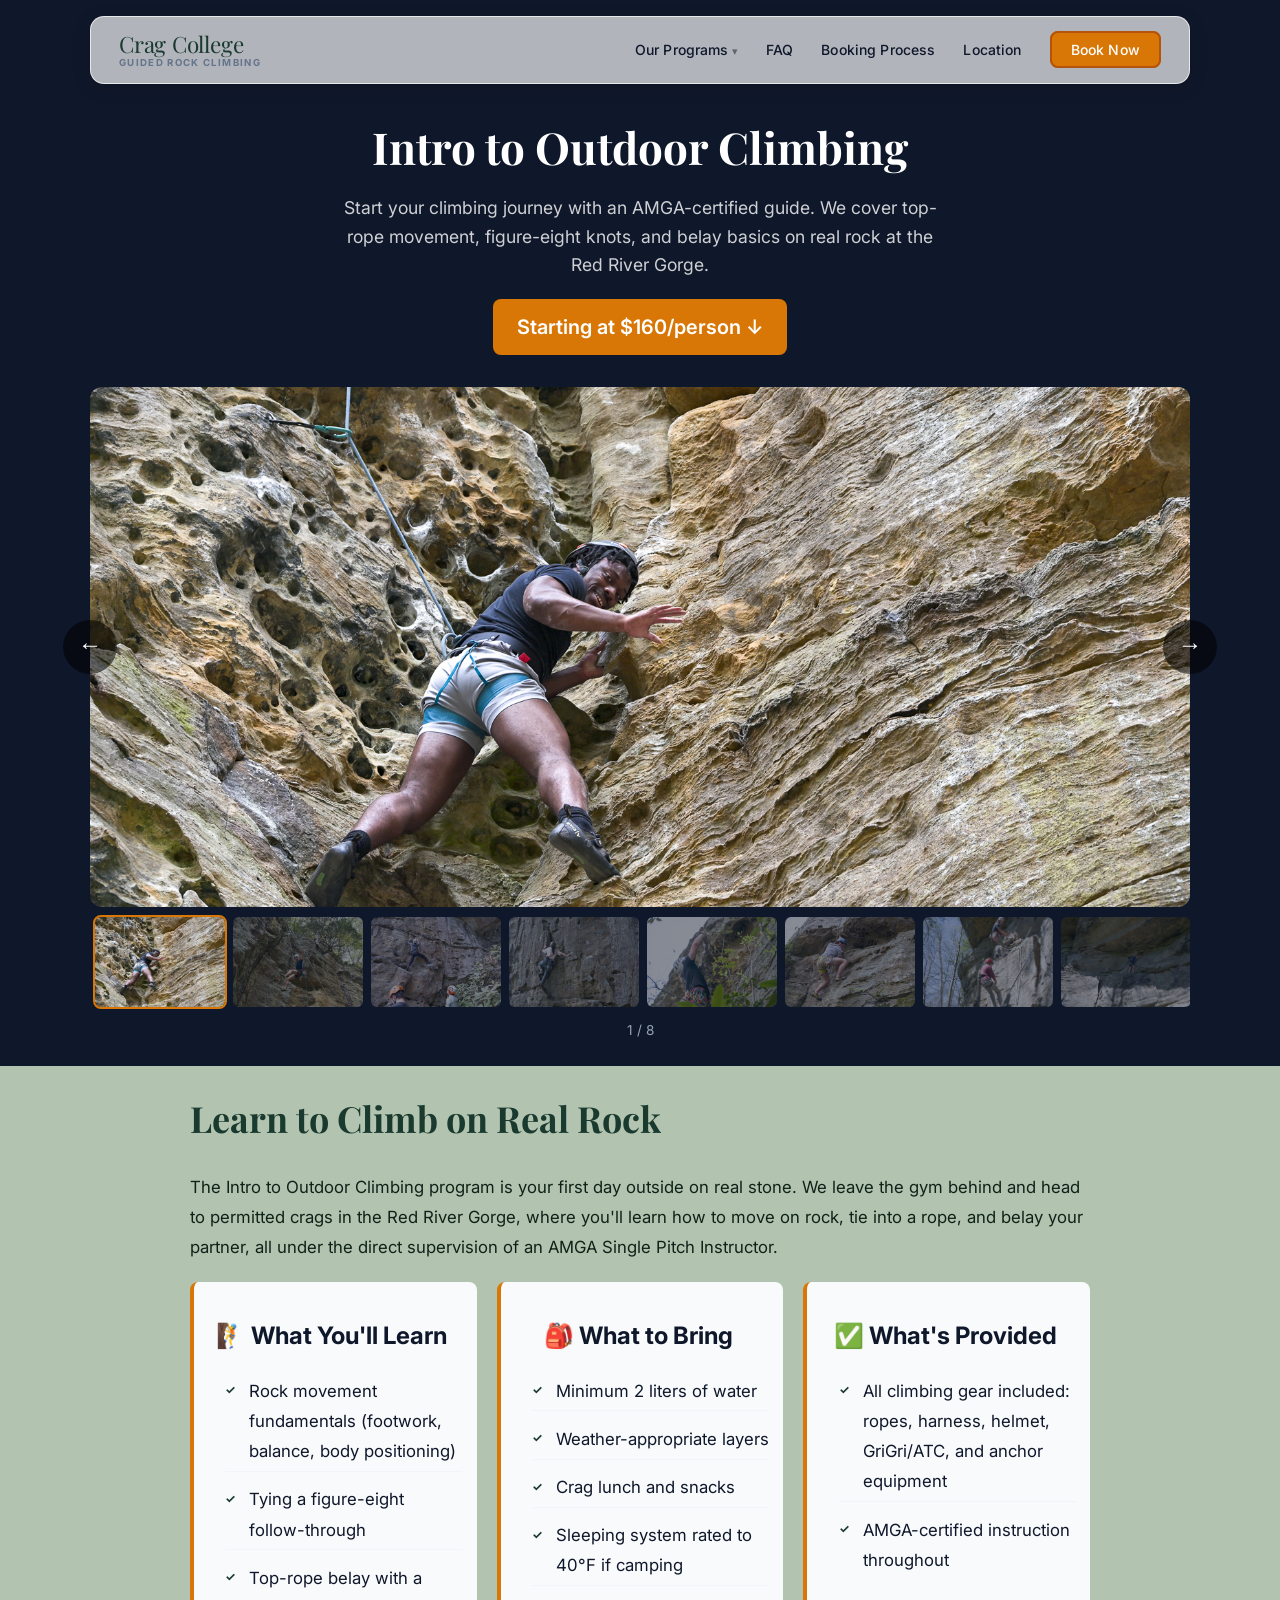
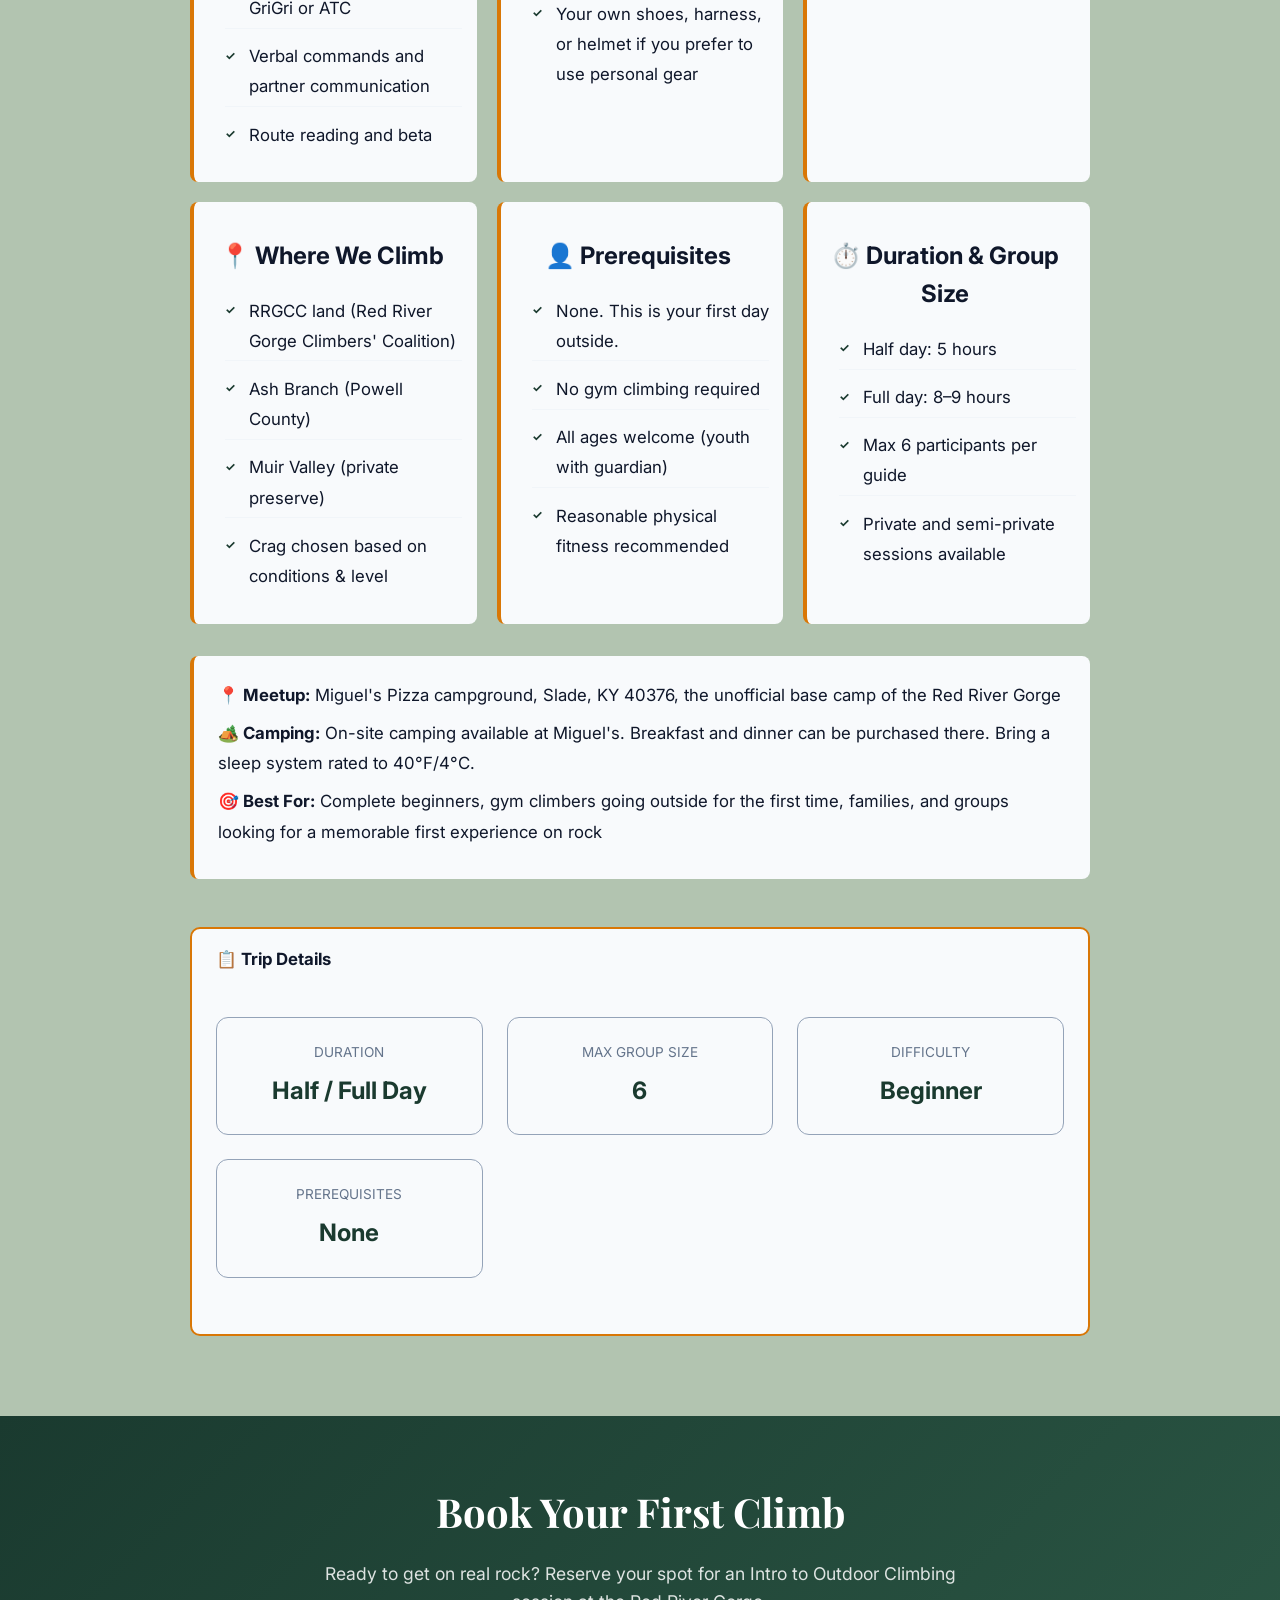
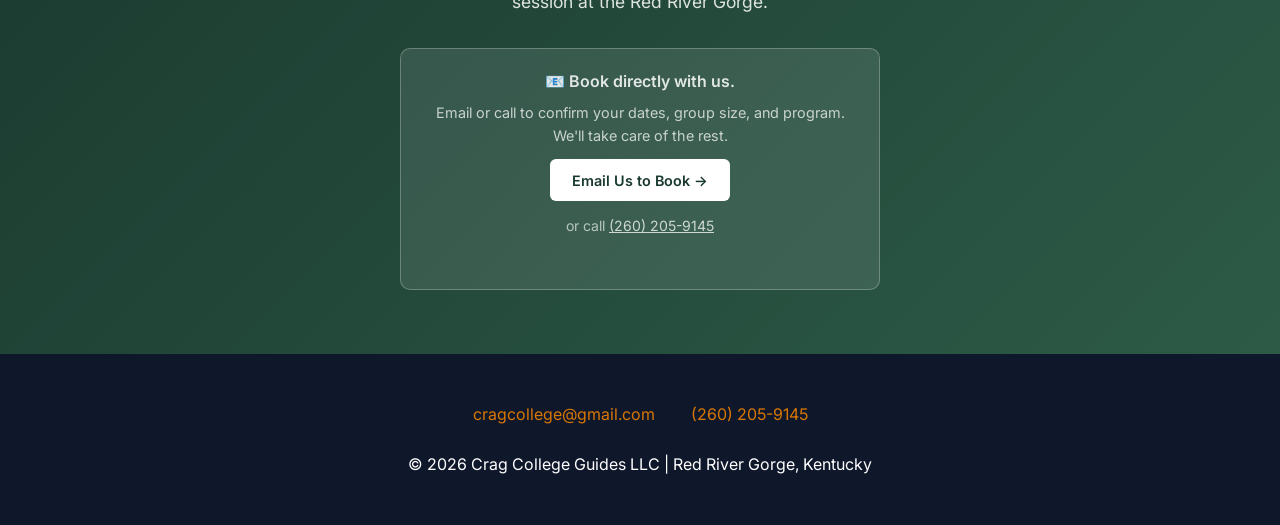
==== commit 458d994b: "updated photos and added 'booking complete' redirect" ====
--- a/intro-to-climbing.html
+++ b/intro-to-climbing.html
@@ -39,32 +39,28 @@
             <button class="carousel-btn prev" onclick="carouselMove(-1)">&#8592;</button>
             <div class="carousel-track-container">
                 <div class="carousel-track" id="carouselTrack">
-                    <div class="carousel-slide" onclick="openLightbox(0)"><img src="site-photos/DSC_0208.jpg" alt="Beginner climber on top-rope at Red River Gorge with AMGA guide"></div>
-                    <div class="carousel-slide" onclick="openLightbox(1)"><img src="site-photos/DSC_0210.jpg" alt="Rock climber learning movement technique at the Red"></div>
-                    <div class="carousel-slide" onclick="openLightbox(2)"><img src="site-photos/DSC_0212.jpg" alt="Guided top-rope climbing session at Red River Gorge Kentucky"></div>
-                    <div class="carousel-slide" onclick="openLightbox(3)"><img src="site-photos/DSC_0214.jpg" alt="Crag College guide instructing beginner climber on route"></div>
-                    <div class="carousel-slide" onclick="openLightbox(4)"><img src="site-photos/DSC_0216.jpg" alt="Climber belaying on top-rope at permitted crag Red River Gorge"></div>
-                    <div class="carousel-slide" onclick="openLightbox(5)"><img src="site-photos/DSC_0218.jpg" alt="Beginner practicing figure-eight knot on climbing harness"></div>
-                    <div class="carousel-slide" onclick="openLightbox(6)"><img src="site-photos/DSC_0220.jpg" alt="Climber sending first outdoor route at Red River Gorge"></div>
-                    <div class="carousel-slide" onclick="openLightbox(7)"><img src="site-photos/DSC_0222.jpg" alt="Single-pitch guided climbing on sandstone at Red River Gorge"></div>
-                    <div class="carousel-slide" onclick="openLightbox(8)"><img src="site-photos/DSC_0224.jpg" alt="Climber working on footwork technique at the crag"></div>
-                    <div class="carousel-slide" onclick="openLightbox(9)"><img src="site-photos/DSC_0226.jpg" alt="Guided rock climbing at Ash Branch Red River Gorge"></div>
+                    <div class="carousel-slide" onclick="openLightbox(0)"><img src="site-photos/DSC_2430.jpg" alt="Climber working pockets on sandstone wall at Red River Gorge"></div>
+                    <div class="carousel-slide" onclick="openLightbox(1)"><img src="site-photos/DSC_2440.jpg" alt="Climber celebrating at the top of a route at Red River Gorge"></div>
+                    <div class="carousel-slide" onclick="openLightbox(2)"><img src="site-photos/DSC_2450.jpg" alt="Group watching climber on top-rope at Red River Gorge with Crag College"></div>
+                    <div class="carousel-slide" onclick="openLightbox(3)"><img src="site-photos/DSC_2470.jpg" alt="Beginner climber on outdoor top-rope route at Red River Gorge"></div>
+                    <div class="carousel-slide" onclick="openLightbox(4)"><img src="site-photos/DSC_2490.jpg" alt="Climber reaching for hold on sandstone route at Red River Gorge Kentucky"></div>
+                    <div class="carousel-slide" onclick="openLightbox(5)"><img src="site-photos/DSC_2510.jpg" alt="Guided top-rope climbing at Red River Gorge with AMGA certified instructor"></div>
+                    <div class="carousel-slide" onclick="openLightbox(6)"><img src="site-photos/DSC_2550.jpg" alt="Two climbers on route at Red River Gorge guided climbing session"></div>
+                    <div class="carousel-slide" onclick="openLightbox(7)"><img src="site-photos/DSC_2570.jpg" alt="Climber high on sandstone wall at Red River Gorge Kentucky"></div>
                 </div>
             </div>
             <button class="carousel-btn next" onclick="carouselMove(1)">&#8594;</button>
             <div class="carousel-thumbs" id="carouselThumbs">
-                <img class="carousel-thumb active" src="site-photos/DSC_0208.jpg" onclick="carouselGoTo(0)" alt="">
-                <img class="carousel-thumb"        src="site-photos/DSC_0210.jpg" onclick="carouselGoTo(1)" alt="">
-                <img class="carousel-thumb"        src="site-photos/DSC_0212.jpg" onclick="carouselGoTo(2)" alt="">
-                <img class="carousel-thumb"        src="site-photos/DSC_0214.jpg" onclick="carouselGoTo(3)" alt="">
-                <img class="carousel-thumb"        src="site-photos/DSC_0216.jpg" onclick="carouselGoTo(4)" alt="">
-                <img class="carousel-thumb"        src="site-photos/DSC_0218.jpg" onclick="carouselGoTo(5)" alt="">
-                <img class="carousel-thumb"        src="site-photos/DSC_0220.jpg" onclick="carouselGoTo(6)" alt="">
-                <img class="carousel-thumb"        src="site-photos/DSC_0222.jpg" onclick="carouselGoTo(7)" alt="">
-                <img class="carousel-thumb"        src="site-photos/DSC_0224.jpg" onclick="carouselGoTo(8)" alt="">
-                <img class="carousel-thumb"        src="site-photos/DSC_0226.jpg" onclick="carouselGoTo(9)" alt="">
+                <img class="carousel-thumb active" src="site-photos/DSC_2430.jpg" onclick="carouselGoTo(0)" alt="">
+                <img class="carousel-thumb"        src="site-photos/DSC_2440.jpg" onclick="carouselGoTo(1)" alt="">
+                <img class="carousel-thumb"        src="site-photos/DSC_2450.jpg" onclick="carouselGoTo(2)" alt="">
+                <img class="carousel-thumb"        src="site-photos/DSC_2470.jpg" onclick="carouselGoTo(3)" alt="">
+                <img class="carousel-thumb"        src="site-photos/DSC_2490.jpg" onclick="carouselGoTo(4)" alt="">
+                <img class="carousel-thumb"        src="site-photos/DSC_2510.jpg" onclick="carouselGoTo(5)" alt="">
+                <img class="carousel-thumb"        src="site-photos/DSC_2550.jpg" onclick="carouselGoTo(6)" alt="">
+                <img class="carousel-thumb"        src="site-photos/DSC_2570.jpg" onclick="carouselGoTo(7)" alt="">
             </div>
-            <div class="carousel-counter" id="carouselCounter">1 / 10</div>
+            <div class="carousel-counter" id="carouselCounter">1 / 8</div>
         </div>
     </section>
 
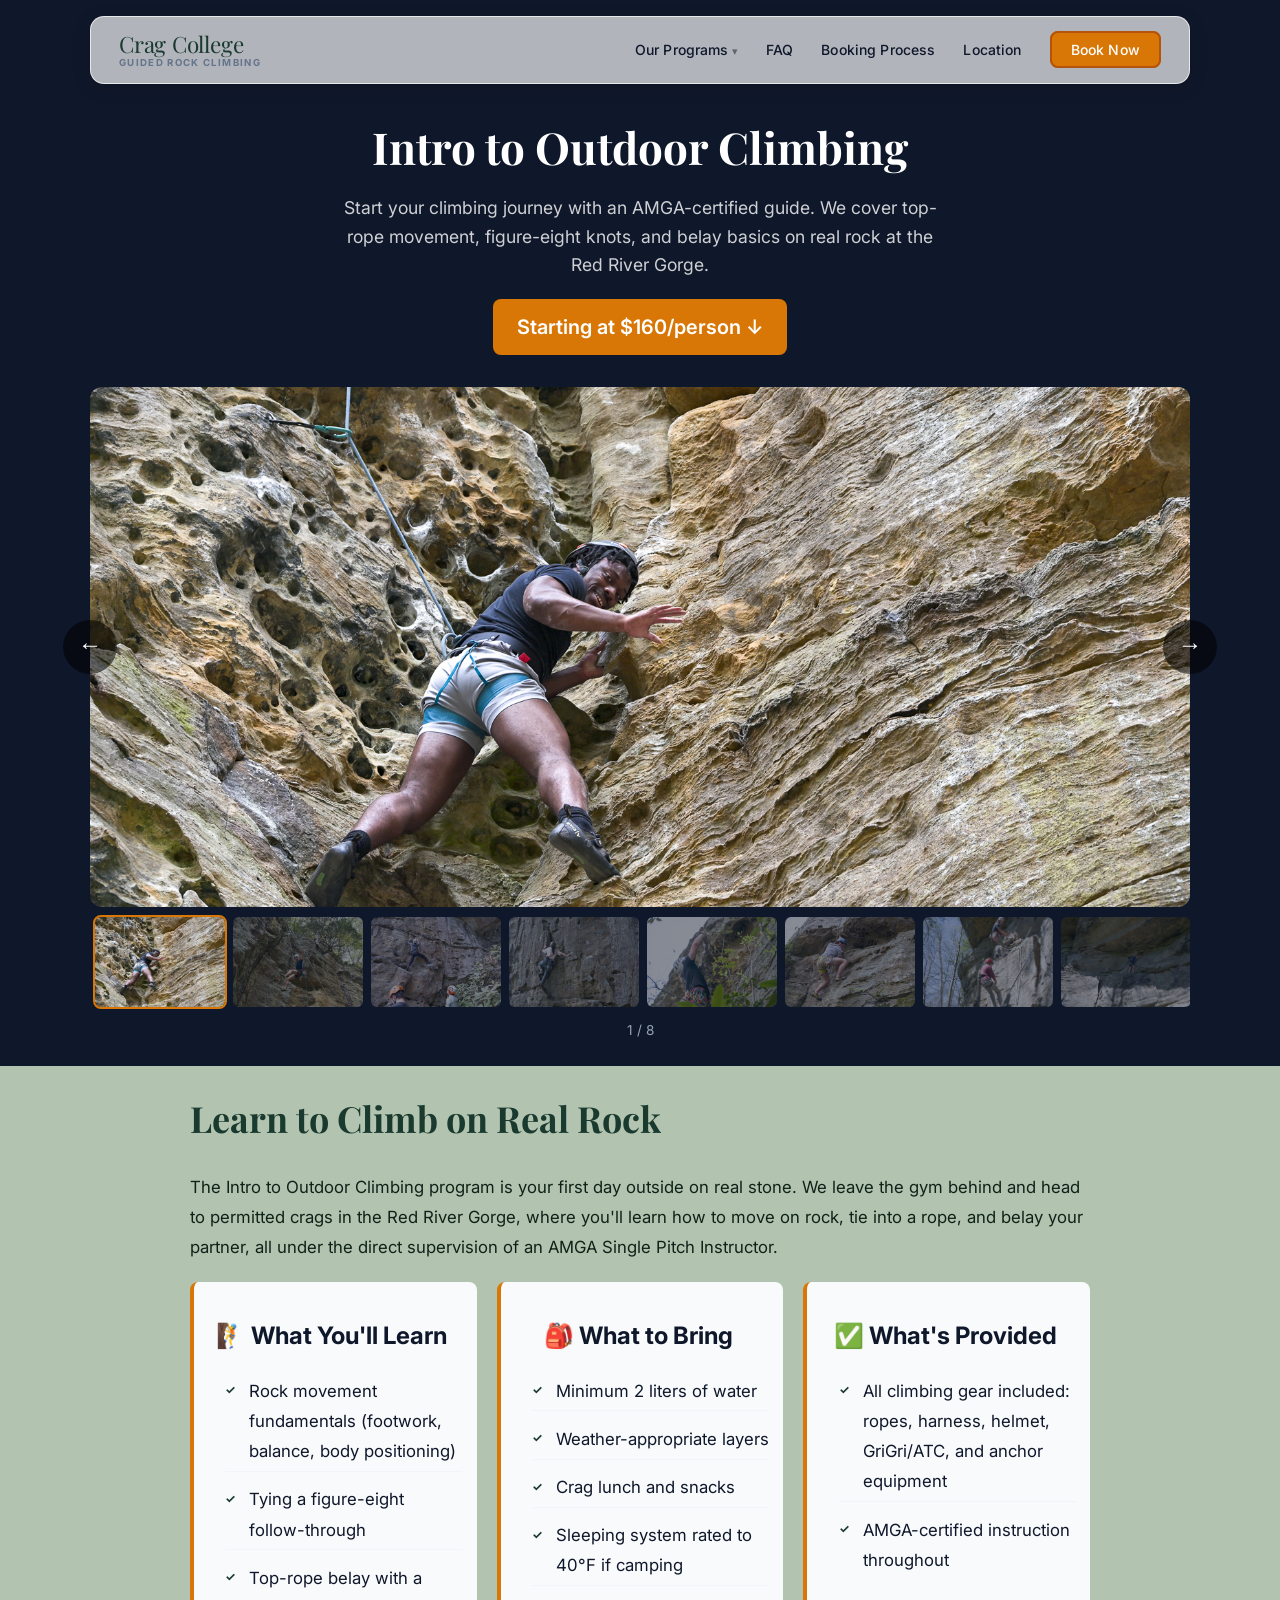
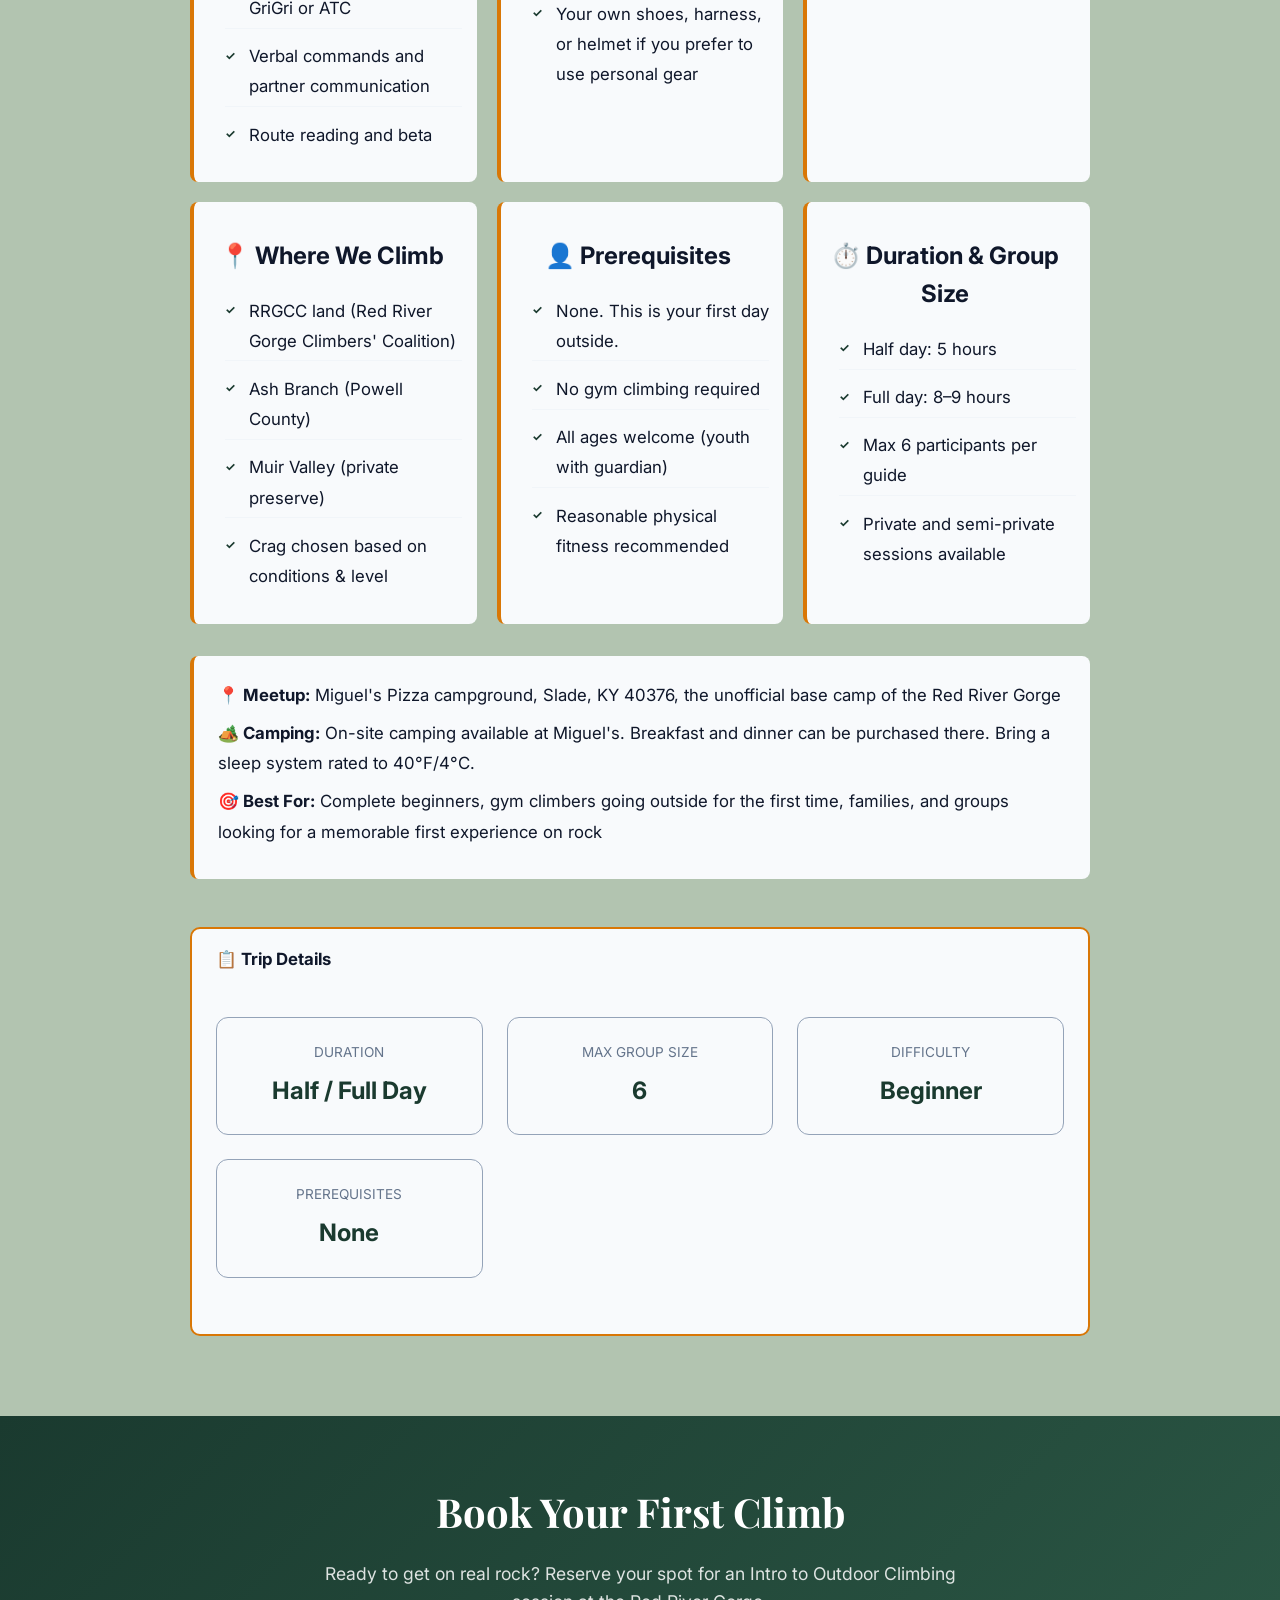
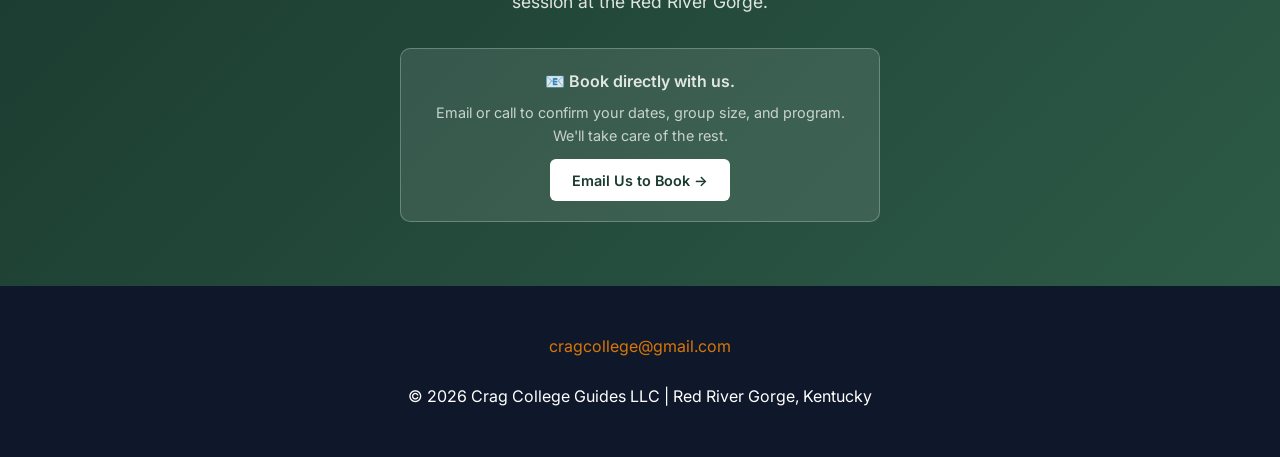
==== commit 4e40101d: "remove phone #" ====
--- a/intro-to-climbing.html
+++ b/intro-to-climbing.html
@@ -2,9 +2,17 @@
 <html lang="en">
 <head>
     <meta charset="UTF-8">
+  <!-- Google tag (gtag.js) -->
+  <script async src="https://www.googletagmanager.com/gtag/js?id=G-YBGX7SRX3R"></script>
+  <script>
+    window.dataLayer = window.dataLayer || [];
+    function gtag(){dataLayer.push(arguments);}
+    gtag('js', new Date());
+    gtag('config', 'G-YBGX7SRX3R');
+  </script>
     <meta name="viewport" content="width=device-width, initial-scale=1.0">
     <title>Intro to Outdoor Climbing | Crag College Guided Rock Climbing</title>
-    <link rel="icon" type="image/svg+xml" href="favicon.svg">
+    <link rel="icon" type="image/png" href="favicon.png">
     <link rel="preconnect" href="https://fonts.googleapis.com">
     <link href="https://fonts.googleapis.com/css2?family=Inter:wght@400;500;600;700&family=Playfair+Display:wght@600&display=swap" rel="stylesheet">
     <link rel="stylesheet" href="css/shared.css">
@@ -155,7 +163,6 @@
                     <p style="font-size: 1rem; font-weight: 600; margin-bottom: 0.4rem;">📧 Book directly with us.</p>
                     <p style="font-size: 0.9rem; opacity: 0.85; margin-bottom: 0.75rem;">Email or call to confirm your dates, group size, and program. We'll take care of the rest.</p>
                     <a href="mailto:cragcollege@gmail.com" style="display: inline-block; background: white; color: var(--primary); font-weight: 600; font-size: 0.9rem; padding: 0.6rem 1.4rem; border-radius: 6px; text-decoration: none; transition: opacity 0.2s;">Email Us to Book →</a>
-                    <p style="margin-top: 0.85rem; font-size: 0.88rem; opacity: 0.75;">or call <a href="tel:+12602059145" style="color: white; text-decoration: underline;">(260) 205-9145</a></p>
                 </div>
             </div>
         </div>
@@ -164,7 +171,6 @@
     <footer>
         <div class="contact-info">
             <a href="mailto:cragcollege@gmail.com">cragcollege@gmail.com</a>
-            <a href="tel:+12602059145">(260) 205-9145</a>
         </div>
         <p>© 2026 Crag College Guides LLC | Red River Gorge, Kentucky</p>
     </footer>
